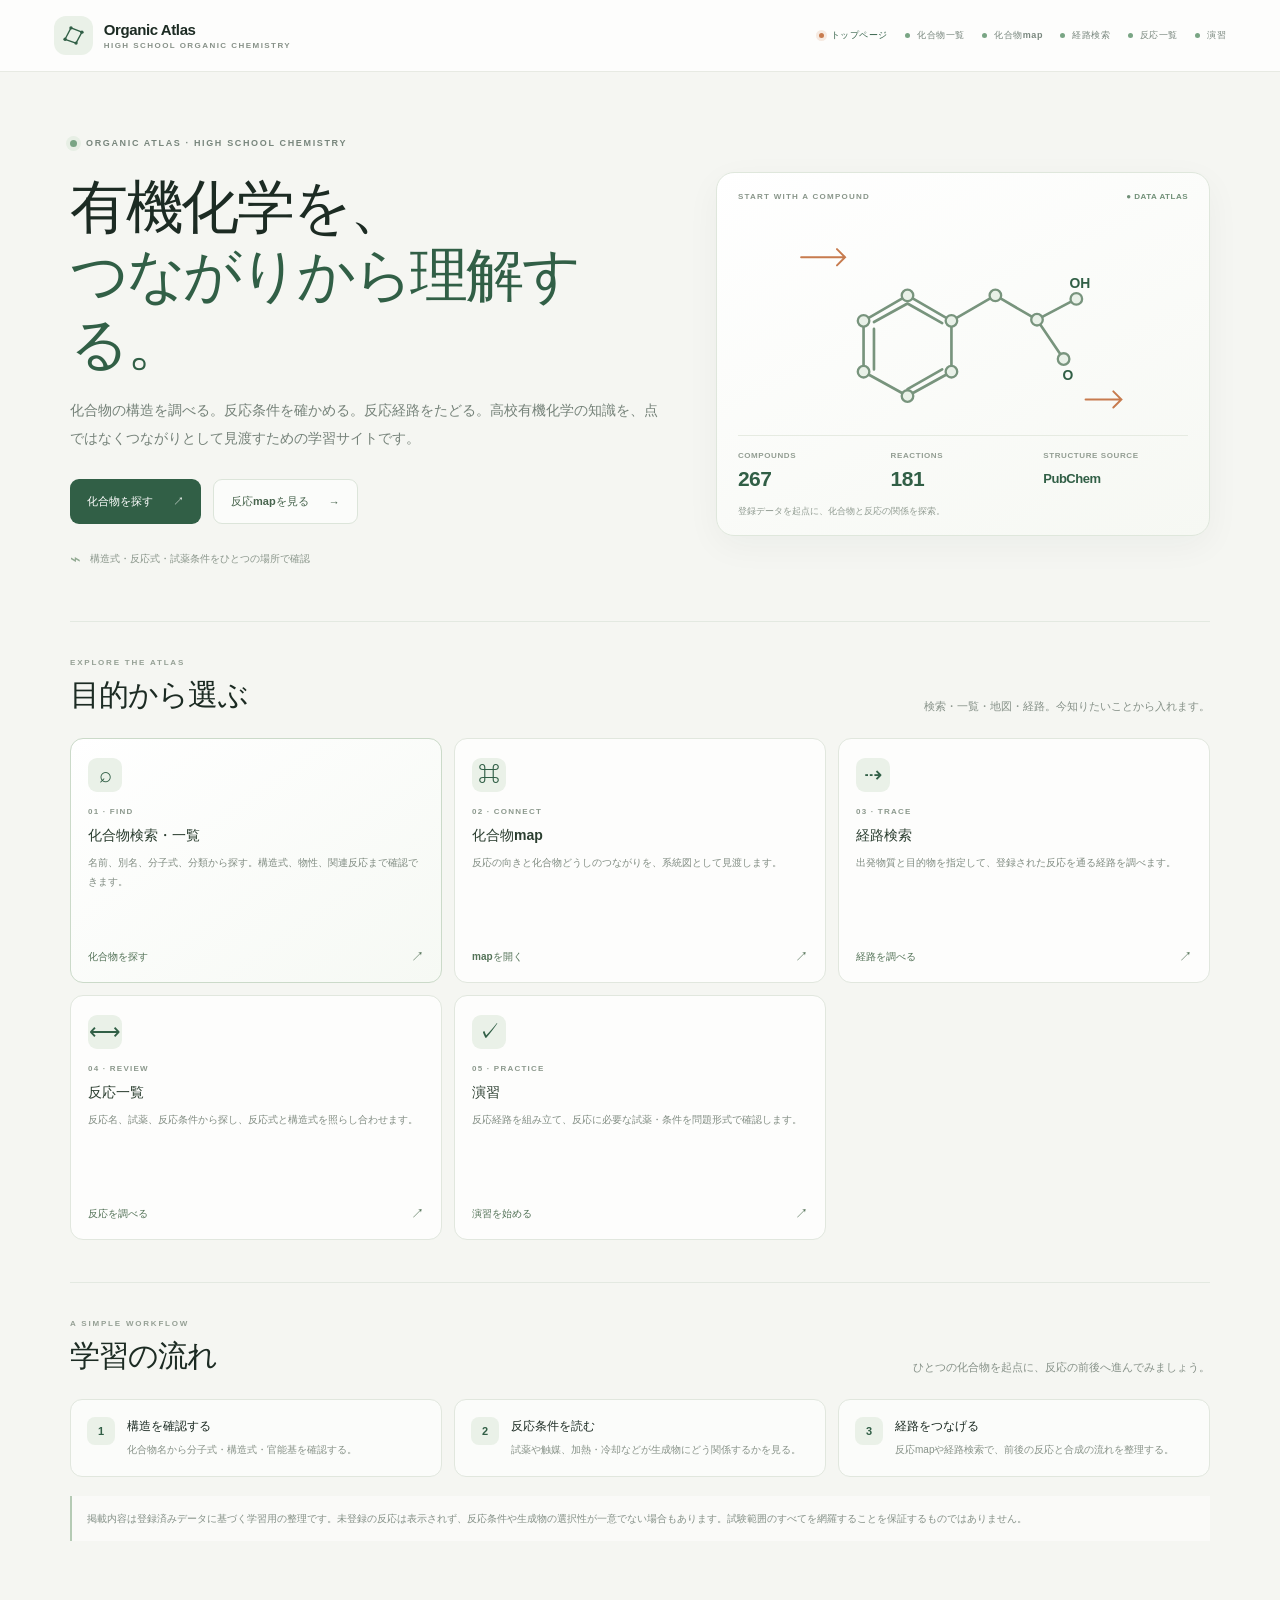
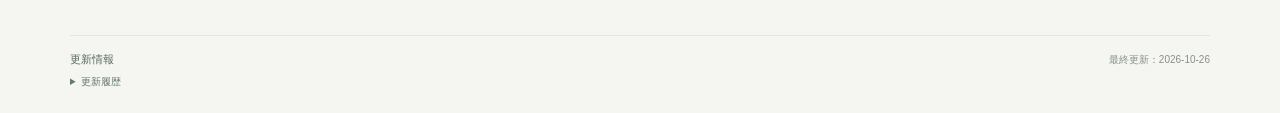
==== index.html @ af3d0860 "Add the exercise entry to the home page" ====
<!doctype html>
<html lang="ja">
<head>
<meta charset="utf-8">
<meta name="viewport" content="width=device-width, initial-scale=1">
<meta name="theme-color" content="#f5f6f2">
<meta name="description" content="高校有機化学の化合物、反応条件、構造式、反応経路を横断して学べる Organic Atlas。">
<title>Organic Atlas — 高校有機化学を、つながりから理解する</title>
<link rel="stylesheet" href="styles.css?v=20261026-navigation1">
<link rel="stylesheet" href="home.css?v=20261026-home2">
<link rel="stylesheet" href="site-nav.css?v=20261026-navigation1">
<script src="chemistry-data.js?v=20261026-reaction-conditions2" defer></script>
<script src="home.js?v=20261026-home1" defer></script>
</head>
<body>
<header class="site-header">
<a class="brand" href="./" aria-label="Organic Atlas トップページへ">
    <span class="brand-symbol" aria-hidden="true"><svg viewBox="0 0 32 32" width="27" height="27" fill="none"><path d="M6 20.5 13 7l13 5-7 13-13-4.5Z" stroke="currentColor" stroke-width="1.6"/><circle cx="13" cy="7" r="2" fill="currentColor"/><circle cx="26" cy="12" r="2" fill="currentColor"/><circle cx="19" cy="25" r="2" fill="currentColor"/><circle cx="6" cy="20.5" r="2" fill="currentColor"/></svg></span>
    <span class="brand-wordmark"><strong>Organic Atlas</strong><span>HIGH SCHOOL ORGANIC CHEMISTRY</span></span>
  </a>
<nav class="header-actions site-nav" aria-label="ページ移動">
    <a class="header-label" href="./" aria-current="page"><span class="header-dot" aria-hidden="true"></span>トップページ</a>
    <a class="header-label" href="compounds.html"><span class="header-dot" aria-hidden="true"></span>化合物一覧</a>
    <a class="header-label" href="map.html"><span class="header-dot" aria-hidden="true"></span>化合物map</a>
    <a class="header-label" href="route.html"><span class="header-dot" aria-hidden="true"></span>経路検索</a>
    <a class="header-label" href="reactions.html"><span class="header-dot" aria-hidden="true"></span>反応一覧</a>
    <a class="header-label" href="exercise.html"><span class="header-dot" aria-hidden="true"></span>演習</a>
  </nav>
</header>
<main class="home-page">
  <section class="home-hero">
    <div class="home-hero-copy">
      <div class="home-eyebrow"><span class="home-eyebrow-dot"></span>ORGANIC ATLAS · HIGH SCHOOL CHEMISTRY</div>
      <h1>有機化学を、<br><span>つながりから理解する。</span></h1>
      <p class="home-lead">化合物の構造を調べる。反応条件を確かめる。反応経路をたどる。高校有機化学の知識を、点ではなくつながりとして見渡すための学習サイトです。</p>
      <div class="home-hero-actions">
        <a class="home-primary-action" href="compounds.html#search-container">化合物を探す <span aria-hidden="true">↗</span></a>
        <a class="home-secondary-action" href="map.html">反応mapを見る <span aria-hidden="true">→</span></a>
      </div>
      <div class="home-trust-note"><span aria-hidden="true">⌁</span> 構造式・反応式・試薬条件をひとつの場所で確認</div>
    </div>
    <aside class="home-hero-aside" aria-label="Organic Atlasの学び方">
      <div class="home-aside-top"><span>START WITH A COMPOUND</span><span class="home-live-mark">● DATA ATLAS</span></div>
      <div class="home-molecule-visual" aria-hidden="true">
        <svg viewBox="0 0 320 190" role="presentation" fill="none">
          <g stroke="#78947d" stroke-width="2.3" stroke-linecap="round" stroke-linejoin="round">
            <path d="M74 95 112 73 150 95 150 139 112 160 74 139Z"/>
            <path d="M83 96 112 80 142 97M142 137 112 154M83 137 83 102"/>
            <path d="M150 95 188 73 224 94M224 94 258 76M224 94 247 128"/>
          </g>
          <g fill="#e9f1e8" stroke="#78947d" stroke-width="2">
            <circle cx="74" cy="95" r="5"/><circle cx="112" cy="73" r="5"/><circle cx="150" cy="95" r="5"/><circle cx="150" cy="139" r="5"/><circle cx="112" cy="160" r="5"/><circle cx="74" cy="139" r="5"/>
            <circle cx="188" cy="73" r="5"/><circle cx="224" cy="94" r="5"/><circle cx="258" cy="76" r="5"/><circle cx="247" cy="128" r="5"/>
          </g>
          <g font-family="Arial, sans-serif" font-size="12" fill="#315f46" font-weight="700">
            <text x="252" y="67">OH</text><text x="246" y="146">O</text>
          </g>
          <g stroke="#c77b4e" stroke-width="1.7" stroke-linecap="round">
            <path d="M20 40h38m-7-7 7 7-7 7"/><path d="M266 163h31m-7-7 7 7-7 7"/>
          </g>
        </svg>
      </div>
      <div class="home-hero-aside-bottom">
        <div><span>COMPOUNDS</span><strong data-stat-compounds>—</strong></div>
        <div><span>REACTIONS</span><strong data-stat-reactions>—</strong></div>
        <div><span>STRUCTURE SOURCE</span><strong>PubChem</strong></div>
      </div>
      <p class="home-aside-caption">登録データを起点に、化合物と反応の関係を探索。</p>
    </aside>
  </section>

  <section class="home-tools-section" aria-labelledby="home-tools-title">
    <div class="home-section-heading">
      <div><span class="section-eyebrow">EXPLORE THE ATLAS</span><h2 id="home-tools-title">目的から選ぶ</h2></div>
      <p>検索・一覧・地図・経路。今知りたいことから入れます。</p>
    </div>
    <div class="home-tool-grid">
      <a class="home-tool-card home-tool-featured" href="compounds.html#search-container">
        <span class="home-tool-icon" aria-hidden="true">⌕</span><span class="home-tool-index">01 · FIND</span>
        <h3>化合物検索・一覧</h3><p>名前、別名、分子式、分類から探す。構造式、物性、関連反応まで確認できます。</p><span class="home-tool-link">化合物を探す <b aria-hidden="true">↗</b></span>
      </a>
      <a class="home-tool-card" href="map.html">
        <span class="home-tool-icon" aria-hidden="true">⌘</span><span class="home-tool-index">02 · CONNECT</span>
        <h3>化合物map</h3><p>反応の向きと化合物どうしのつながりを、系統図として見渡します。</p><span class="home-tool-link">mapを開く <b aria-hidden="true">↗</b></span>
      </a>
      <a class="home-tool-card" href="route.html">
        <span class="home-tool-icon" aria-hidden="true">⇢</span><span class="home-tool-index">03 · TRACE</span>
        <h3>経路検索</h3><p>出発物質と目的物を指定して、登録された反応を通る経路を調べます。</p><span class="home-tool-link">経路を調べる <b aria-hidden="true">↗</b></span>
      </a>
      <a class="home-tool-card" href="reactions.html">
        <span class="home-tool-icon" aria-hidden="true">⟷</span><span class="home-tool-index">04 · REVIEW</span>
        <h3>反応一覧</h3><p>反応名、試薬、反応条件から探し、反応式と構造式を照らし合わせます。</p><span class="home-tool-link">反応を調べる <b aria-hidden="true">↗</b></span>
      </a>
      <a class="home-tool-card" href="exercise.html">
        <span class="home-tool-icon" aria-hidden="true">✓</span><span class="home-tool-index">05 · PRACTICE</span>
        <h3>演習</h3><p>反応経路を組み立て、反応に必要な試薬・条件を問題形式で確認します。</p><span class="home-tool-link">演習を始める <b aria-hidden="true">↗</b></span>
      </a>
    </div>
  </section>

  <section class="home-how-section" aria-labelledby="home-how-title">
    <div class="home-section-heading">
      <div><span class="section-eyebrow">A SIMPLE WORKFLOW</span><h2 id="home-how-title">学習の流れ</h2></div>
      <p>ひとつの化合物を起点に、反応の前後へ進んでみましょう。</p>
    </div>
    <div class="home-steps">
      <div class="home-step"><span>1</span><div><h3>構造を確認する</h3><p>化合物名から分子式・構造式・官能基を確認する。</p></div></div>
      <div class="home-step"><span>2</span><div><h3>反応条件を読む</h3><p>試薬や触媒、加熱・冷却などが生成物にどう関係するかを見る。</p></div></div>
      <div class="home-step"><span>3</span><div><h3>経路をつなげる</h3><p>反応mapや経路検索で、前後の反応と合成の流れを整理する。</p></div></div>
    </div>
    <p class="home-data-caveat">掲載内容は登録済みデータに基づく学習用の整理です。未登録の反応は表示されず、反応条件や生成物の選択性が一意でない場合もあります。試験範囲のすべてを網羅することを保証するものではありません。</p>
  </section>
</main>
<footer class="site-update-footer" aria-label="更新日時と更新履歴">
  <div class="site-update-heading"><strong>更新情報</strong><span>最終更新：2026-10-26</span></div>
  <details class="site-update-history">
    <summary>更新履歴</summary>
    <ul>
      <li><time datetime="2026-10-26">2026-10-26</time> トップページを新設し、化合物検索・詳細を化合物一覧へ統合。全ページのナビゲーション順を統一</li>
      <li><time datetime="2026-10-26">2026-10-26</time> 登録済み反応181件の試薬・条件を総点検し、曖昧な条件を明確化</li>
      <li><time datetime="2026-10-26">2026-10-26</time> 反応一覧・カード/リスト切替・種別絞り込みを追加</li>
    </ul>
  </details>
</footer>
</body>
</html>
---- styles.css ----
:root{
 --ink:#1c2b23;--muted:#78867d;--line:#e5e9e1;--paper:#f5f6f2;--panel:#fff;
 --green:#315f46;--green-soft:#e8f0e8;--orange:#c77b4e;--shadow:0 10px 35px rgba(32,49,36,.045);
 font-family:Inter,-apple-system,BlinkMacSystemFont,"Segoe UI","Hiragino Kaku Gothic ProN","Yu Gothic",Meiryo,sans-serif;
 color:var(--ink);font-synthesis:none;text-rendering:optimizeLegibility
}
*{box-sizing:border-box}
html,body{margin:0;min-height:100%;background:var(--paper)}
body{font-size:14px;-webkit-font-smoothing:antialiased}
button,input{font:inherit}
button{cursor:pointer}
button:focus-visible,input:focus-visible,a:focus-visible{outline:3px solid #a8c8ad;outline-offset:3px}
a{color:inherit}
[hidden]{display:none!important}
.site-header{height:72px;padding:0 clamp(20px,4.2vw,64px);display:flex;align-items:center;justify-content:space-between;border-bottom:1px solid #e7eae3;background:rgba(255,255,255,.82)}
.brand{display:flex;align-items:center;gap:11px;text-decoration:none}
.brand-symbol{width:39px;height:39px;border-radius:12px;display:grid;place-items:center;background:#eaf1e8;color:var(--green)}
.brand-wordmark{display:flex;flex-direction:column;gap:4px}
.brand-wordmark strong{font-size:15px;line-height:1;font-weight:800;letter-spacing:-.4px}
.brand-wordmark span{font-size:8px;letter-spacing:1.45px;color:#879188;font-weight:700}
.header-label{display:flex;align-items:center;gap:8px;color:#7a877d;font-size:9px;font-weight:800;letter-spacing:1.7px}
.header-dot{width:6px;height:6px;border-radius:50%;background:#79a584;display:block}
.page-shell{width:min(1140px,calc(100% - 48px));margin:0 auto;padding:38px 0 24px}
.search-bar{height:58px;display:flex;align-items:center;gap:14px;padding:7px 8px 7px 19px;background:#fff;border:1px solid #e1e7de;border-radius:15px;box-shadow:0 5px 20px rgba(31,48,35,.035)}
.search-icon{color:#7b8d7f;flex:none}
.search-bar input{min-width:0;width:100%;border:0;outline:0!important;box-shadow:none!important;background:transparent;color:var(--ink);font-size:15px;font-weight:550}
.search-bar input::placeholder{color:#a2aba2;font-weight:450}
.clear-search{width:30px;height:30px;flex:none;border:0;border-radius:8px;background:transparent;color:#9ba49b;font-size:22px;line-height:1}
.clear-search:hover{background:#f3f5f0;color:#536357}
.search-submit{height:42px;min-width:84px;display:flex;align-items:center;justify-content:center;gap:12px;border:0;border-radius:10px;background:var(--green);color:#fff;font-size:12px;font-weight:800;transition:background .15s}
.search-submit:hover{background:#244a35}
.search-submit:disabled{opacity:.65;cursor:wait}
.search-submit.loading span:last-child{animation:pulse .8s ease-in-out infinite alternate}
@keyframes pulse{to{opacity:.3}}
.search-meta{height:35px;display:flex;align-items:center;justify-content:space-between;padding:0 5px}
.search-status{font-size:11px;color:#7b877e}
.search-status.error{color:#ae573e}
.search-status.success{color:#42744f}
.search-status.loading{color:#7b877e}
.local-index{display:flex;align-items:center;gap:7px;font-size:8px;font-weight:800;color:#929c92;letter-spacing:1.3px}
.local-index b{font-family:ui-monospace,SFMono-Regular,Menlo,monospace;font-size:11px;color:#68796b;letter-spacing:0}
.compound-overview{display:grid;grid-template-columns:minmax(0,1.16fr) minmax(0,.84fr);gap:15px;margin-top:15px}
.structure-panel,.identity-panel{border:1px solid var(--line);border-radius:18px;background:var(--panel);min-width:0;box-shadow:var(--shadow)}
.structure-panel{height:380px;min-height:0;display:flex;flex-direction:column;padding:19px 22px 13px;overflow:hidden}
.panel-kicker{display:flex;align-items:center;justify-content:space-between;gap:12px;font-size:9px;font-weight:800;letter-spacing:1.7px;color:#849087}
.structure-source{font-size:9px;letter-spacing:1px;color:#91a092}
.main-structure{display:block;width:100%;height:280px;flex:1 1 auto;min-height:230px;margin:6px auto;overflow:visible}
.structure-foot{display:flex;align-items:center;justify-content:space-between;padding-top:12px;border-top:1px solid #eff1ec;color:#9aa39a;font-size:8px;font-weight:800;letter-spacing:1.5px}
.bond-key{display:flex;gap:3px;align-items:center}
.bond-key i{display:block;width:11px;height:3px;background:#6d8975;border-radius:2px}
.bond-key i:nth-child(2){opacity:.6}.bond-key i:nth-child(3){opacity:.32}
.identity-panel{min-height:380px;padding:27px 29px;display:flex;flex-direction:column;align-items:flex-start}
.compound-family{font-size:10px;font-weight:800;letter-spacing:.5px;color:#6b8a71;border-radius:6px;background:#edf4eb;padding:7px 10px}
.identity-panel h1{font-size:clamp(27px,3vw,43px);line-height:1.14;letter-spacing:-1.55px;margin:21px 0 13px;font-weight:820;overflow-wrap:anywhere}
.formula-display{font-family:"SFMono-Regular",Consolas,Menlo,monospace;font-size:25px;font-weight:500;letter-spacing:.7px;color:#718176}
.formula-display sub{font-size:.65em;vertical-align:baseline;position:relative;bottom:-.25em}
.identity-rule{height:1px;background:#e9ede6;width:100%;margin:24px 0 10px}
.facts-grid{display:grid;grid-template-columns:1fr 1fr;width:100%;column-gap:20px}
.fact{min-width:0;display:flex;flex-direction:column;gap:6px;padding:12px 0;border-bottom:1px solid #eff1ec}
.fact-label{font-size:9px;color:#929b92;font-weight:700;letter-spacing:.3px}
.fact-value{font-size:11px;font-weight:700;color:#3c4a40;overflow-wrap:anywhere}
.fact:last-child:nth-child(odd){grid-column:1/-1}
.pubchem-link{margin-top:auto;padding-top:19px;display:inline-flex;align-items:center;gap:8px;color:#66836b;font-size:10px;font-weight:800;text-decoration:none}
.pubchem-link:hover{color:#284f36;text-decoration:underline}
.one-step-section{margin-top:32px}
.section-heading{display:flex;justify-content:space-between;align-items:flex-end;margin-bottom:14px;padding:0 2px}
.section-eyebrow{font-size:8px;letter-spacing:1.8px;color:#95a095;font-weight:800;display:block;margin-bottom:6px}
.section-heading h2{font-size:20px;letter-spacing:-.55px;font-weight:800;margin:0}
.neighbor-count{display:flex;align-items:center;gap:8px;color:#929b91}
.neighbor-count b{font-family:ui-monospace,SFMono-Regular,Menlo,monospace;font-size:19px;font-weight:500;color:#64796a}
.neighbor-count span{font-size:8px;font-weight:800;letter-spacing:1.2px}
.reaction-grid{display:grid;grid-template-columns:repeat(auto-fit,minmax(min(100%,205px),1fr));gap:12px;align-items:stretch}
.reaction-card{position:relative;min-width:0;min-height:230px;text-align:left;display:flex;flex-direction:column;border:1px solid #e3e8e0;border-radius:14px;background:#fff;padding:13px 14px 14px;transition:transform .16s,border-color .16s,box-shadow .16s}
.reaction-card:hover{transform:translateY(-3px);border-color:#b9cdb8;box-shadow:0 10px 25px rgba(32,49,36,.065)}
.reaction-card-top{display:flex;align-items:center;justify-content:space-between;gap:8px}
.reaction-kind{font-size:9px;font-weight:800;color:#6c886f;letter-spacing:.15px;white-space:nowrap;overflow:hidden;text-overflow:ellipsis}
.reaction-arrow{flex:none;width:23px;height:23px;border-radius:7px;background:#f0f5ef;color:#5e7c63;display:grid;place-items:center;font-size:14px}
.reaction-structure{height:108px;display:flex;align-items:center;justify-content:center;margin:7px 0 10px;border-radius:9px;background:#fafbf8;overflow:hidden}
.small-structure{width:100%;height:108px;display:block}
.reaction-compound-name{font-size:13px;line-height:1.4;font-weight:800;letter-spacing:-.2px;color:#26392c;overflow-wrap:anywhere}
.reaction-compound-formula{font-family:"SFMono-Regular",Consolas,monospace;font-size:11px;color:#819084;margin-top:5px}
.reaction-compound-formula sub{font-size:.7em;vertical-align:baseline;position:relative;bottom:-.2em}
.reaction-condition{font-size:9px;line-height:1.5;color:#929c92;margin-top:auto;padding-top:10px}
.no-reactions{min-height:110px;display:flex;align-items:center;gap:12px;padding:18px 20px;border:1px solid #e6eae3;background:rgba(255,255,255,.6);border-radius:13px;color:#889388;font-size:11px}
.no-reactions-mark{width:27px;height:27px;border-radius:50%;display:grid;place-items:center;color:#8d998d;background:#edf0e9;font-size:16px}
.page-foot{display:flex;justify-content:space-between;gap:16px;border-top:1px solid #e5e9e1;margin-top:32px;padding:16px 3px 0;font-size:8px;letter-spacing:1.5px;font-weight:800;color:#a0a89f}
.starter-strip{margin-top:30px;display:flex;align-items:center;justify-content:center;flex-wrap:wrap;gap:7px}
.starter-label{font-size:8px;font-weight:800;letter-spacing:1.3px;color:#a0a89e;margin-right:5px}
.starter-strip button{border:1px solid #e3e8e0;background:rgba(255,255,255,.55);border-radius:20px;color:#78857a;padding:7px 12px;font-size:10px;font-weight:650}
.starter-strip button:hover{background:#fff;border-color:#b7cbb7;color:#315f46}
.empty-compound{min-height:375px;display:flex;flex-direction:column;align-items:center;justify-content:center;text-align:center;border:1px solid var(--line);border-radius:18px;background:rgba(255,255,255,.55)}
.empty-symbol{display:grid;place-items:center;color:#d2dbd0;margin-bottom:13px}
.empty-overline{color:#98a398;font-size:8px;letter-spacing:2px;font-weight:800}
.empty-compound h1{font-size:19px;margin:12px 0 6px;letter-spacing:-.5px}
.empty-compound p{font-size:11px;color:#98a198;margin:0}
.visually-hidden{position:absolute!important;width:1px;height:1px;padding:0;margin:-1px;overflow:hidden;clip:rect(0,0,0,0);white-space:nowrap;border:0}
@media(max-width:900px){
 .page-shell{width:min(760px,calc(100% - 36px));padding-top:27px}
 .compound-overview{grid-template-columns:minmax(0,1fr) minmax(0,.9fr);gap:10px}
 .structure-panel{height:340px;padding:17px 18px;min-height:0}
 .identity-panel{padding:24px 22px;min-height:340px}
 .main-structure{height:245px}
 .reaction-grid{grid-template-columns:repeat(3,minmax(0,1fr))}
 .reaction-card{min-height:220px}
}
@media(max-width:620px){
 .site-header{height:64px;padding:0 17px}
 .brand-symbol{width:35px;height:35px}
 .brand-wordmark strong{font-size:14px}
 .brand-wordmark span{font-size:7px;letter-spacing:1px}
 .header-label{font-size:8px;letter-spacing:1px}
 .page-shell{width:calc(100% - 24px);padding-top:18px}
 .search-bar{height:54px;padding-left:13px;gap:9px;border-radius:12px}
 .search-bar input{font-size:13px}
 .search-submit{height:39px;min-width:51px;gap:0;padding:0 10px}
 .search-submit span:last-child{display:none}
 .search-meta{height:29px}
 .compound-overview{display:flex;flex-direction:column;gap:10px}
 .structure-panel{height:265px;min-height:265px;padding:14px 15px 11px}
 .main-structure{height:205px;min-height:0;flex:1 1 auto}
 .identity-panel{min-height:unset;padding:21px 21px 17px}
 .identity-panel h1{margin:15px 0 9px;font-size:32px}
 .formula-display{font-size:23px}
 .identity-rule{margin:17px 0 5px}
 .facts-grid{column-gap:16px}
 .fact{padding:9px 0}
 .pubchem-link{padding-top:14px}
 .one-step-section{margin-top:25px}
 .section-heading h2{font-size:19px}
 .reaction-grid{grid-template-columns:repeat(2,minmax(0,1fr));gap:8px}
 .reaction-card{min-height:206px;padding:10px}
 .reaction-structure,.small-structure{height:94px}
 .reaction-compound-name{font-size:12px}
 .page-foot{margin-top:25px;font-size:7px;letter-spacing:.8px}
 .starter-strip{margin-top:22px;justify-content:flex-start}
 .starter-label{flex-basis:100%;margin-bottom:3px}
}
@media(max-width:360px){
 .header-label{letter-spacing:.4px}
 .header-dot{display:none}
 .brand-wordmark span{display:none}
 .reaction-grid{grid-template-columns:1fr 1fr}
 .reaction-card{padding:8px;min-height:194px}
 .reaction-kind{font-size:8px}
}


/* RDKit SVG output: same responsive sizing approach as chemistry_brade. */
.main-structure > svg,
.small-structure > svg {
  display: block;
  width: 100%;
  height: auto;
  max-width: 100%;
  max-height: 100%;
}
.main-structure > svg text,
.small-structure > svg text {
  font-family: Arial, sans-serif;
}
.structure-loading,
.structure-error {
  display: flex;
  align-items: center;
  justify-content: center;
  width: 100%;
  height: 100%;
  padding: 12px;
  color: #899489;
  font-size: 10px;
  line-height: 1.6;
  text-align: center;
}
.structure-loading {
  animation: structure-pulse 1.1s ease-in-out infinite alternate;
}
@keyframes structure-pulse { to { opacity: .45; } }



/* Previous/next reaction cards and the reaction-detail dialog. */
.reaction-card {
  position: relative;
  min-width: 0;
  min-height: 0;
  display: flex;
  flex-direction: column;
  border: 1px solid #e3e8e0;
  border-radius: 14px;
  background: #fff;
  padding: 13px 14px 14px;
  transition: transform .16s, border-color .16s, box-shadow .16s;
}
.reaction-card:hover {
  transform: translateY(-2px);
  border-color: #b9cdb8;
  box-shadow: 0 10px 25px rgba(32,49,36,.065);
}
.reaction-neighbor-button {
  width: 100%;
  min-width: 0;
  display: block;
  padding: 0;
  border: 0;
  background: transparent;
  color: inherit;
  text-align: left;
}
.reaction-neighbor-button:focus-visible { outline-offset: 1px; }
.reaction-route {
  display: flex;
  align-items: center;
  flex-wrap: wrap;
  gap: 6px;
  margin-top: 12px;
  padding-top: 10px;
  border-top: 1px solid #eff1ec;
  color: #637267;
  font-size: 10px;
  line-height: 1.45;
  overflow-wrap: anywhere;
}
.route-arrow { color: #719078; font-size: 14px; font-weight: 800; }
.reaction-card .reaction-condition { margin-top: auto; }
.reaction-card-actions {
  display: flex;
  flex-wrap: wrap;
  gap: 6px;
  margin-top: 12px;
}
.reaction-open-button,
.reaction-details-button {
  min-height: 32px;
  border: 1px solid #dfe7de;
  border-radius: 8px;
  background: #f8faf7;
  color: #4d6a54;
  padding: 7px 9px;
  font-size: 10px;
  line-height: 1.3;
  font-weight: 750;
  text-align: center;
}
.reaction-open-button:hover,
.reaction-details-button:hover {
  background: #edf4eb;
  border-color: #bfd1bc;
}
.reaction-details-button {
  background: #315f46;
  color: #fff;
  border-color: #315f46;
}
.reaction-details-button:hover {
  background: #244a35;
  border-color: #244a35;
  color: #fff;
}
.reaction-dialog {
  width: min(640px, calc(100% - 28px));
  max-width: 640px;
  max-height: min(84vh, 760px);
  overflow: auto;
  padding: 0;
  border: 1px solid #e1e7df;
  border-radius: 18px;
  background: #fff;
  color: var(--ink);
  box-shadow: 0 24px 90px rgba(18,35,22,.24);
}
.reaction-dialog::backdrop { background: rgba(22,34,25,.46); backdrop-filter: blur(3px); }
.reaction-dialog-header {
  display: flex;
  align-items: flex-start;
  justify-content: space-between;
  gap: 18px;
  padding: 23px 24px 17px;
  border-bottom: 1px solid #edf0eb;
}
.reaction-dialog-header h2 {
  margin: 6px 0 0;
  font-size: 22px;
  line-height: 1.35;
  letter-spacing: -.5px;
}
.dialog-icon-close {
  width: 34px;
  height: 34px;
  flex: none;
  border: 1px solid #e4e9e2;
  border-radius: 9px;
  background: #fff;
  color: #657166;
  font-size: 23px;
  line-height: 1;
}
.dialog-icon-close:hover { background: #f3f6f1; }
.reaction-detail-content { padding: 20px 24px 8px; }
.reaction-detail-flow {
  display: grid;
  grid-template-columns: minmax(0,1fr) 36px minmax(0,1fr);
  align-items: center;
  gap: 10px;
  margin-bottom: 20px;
}
.reaction-detail-compound {
  min-width: 0;
  display: flex;
  flex-direction: column;
  gap: 7px;
  padding: 16px;
  border: 1px solid #e3e9e0;
  border-radius: 12px;
  background: #f9fbf8;
}
.detail-step-label,.detail-label {
  color: #8a968b;
  font-size: 9px;
  font-weight: 800;
  letter-spacing: .7px;
}
.reaction-detail-compound strong {
  font-size: 15px;
  line-height: 1.35;
  overflow-wrap: anywhere;
}
.detail-formula {
  color: #78887a;
  font-family: ui-monospace,SFMono-Regular,Menlo,monospace;
  font-size: 12px;
}
.reaction-detail-arrow {
  text-align: center;
  color: #5c8264;
  font-size: 25px;
  font-weight: 500;
}
.reaction-detail-grid { display: grid; grid-template-columns: 1fr 1fr; gap: 10px; }
.reaction-detail-block {
  min-width: 0;
  padding: 15px;
  border: 1px solid #e7ebe4;
  border-radius: 11px;
  background: #fff;
}
.reaction-detail-block strong {
  display: block;
  margin-top: 7px;
  font-size: 13px;
  line-height: 1.55;
  overflow-wrap: anywhere;
}
.reaction-detail-block p {
  margin: 6px 0 0;
  color: #657267;
  font-size: 12px;
  line-height: 1.75;
}
.reaction-detail-explanation { grid-column: 1 / -1; }
.reaction-detail-explanation p { color: #39483d; font-size: 13px; }
.reaction-detail-caveat {
  margin: 13px 0 0;
  color: #8a958a;
  font-size: 10px;
  line-height: 1.7;
}
.reaction-dialog-footer {
  display: flex;
  align-items: center;
  justify-content: space-between;
  gap: 12px;
  padding: 14px 24px 20px;
  color: #929b91;
  font-size: 10px;
}
@media(max-width:620px) {
  .reaction-card { padding: 11px; }
  .reaction-card-actions { flex-direction: column; align-items: stretch; }
  .reaction-open-button,.reaction-details-button { width: 100%; }
  .reaction-detail-content { padding: 15px 15px 5px; }
  .reaction-dialog-header { padding: 18px 15px 13px; }
  .reaction-detail-flow { grid-template-columns: minmax(0,1fr) 24px minmax(0,1fr); gap: 5px; }
  .reaction-detail-compound { padding: 11px; }
  .reaction-detail-compound strong { font-size: 12px; }
  .reaction-detail-arrow { font-size: 19px; }
  .reaction-detail-grid { grid-template-columns: 1fr; }
  .reaction-detail-explanation { grid-column: auto; }
  .reaction-dialog-footer { padding: 12px 15px 16px; align-items: flex-end; }
}


/* Match the compound-list thumbnail layout for previous/next reaction compounds. */
.reaction-grid{grid-template-columns:repeat(2,minmax(0,1fr))!important;gap:12px!important;}
.reaction-card{min-height:0!important;padding:0 0 14px!important;overflow:hidden;}
.reaction-card-top{padding:12px 13px 0;}
.reaction-card .reaction-structure{height:128px!important;min-height:128px!important;margin:9px 0 0!important;padding:8px!important;border-radius:0!important;border-bottom:1px solid #eff1ec!important;background:#fafbf8!important;}
.reaction-card .small-structure{width:100%!important;height:100%!important;min-height:0!important;}
.reaction-card .reaction-compound-name,.reaction-card .reaction-compound-formula,.reaction-card .reaction-route,.reaction-card .reaction-condition,.reaction-card .reaction-card-actions{margin-left:12px;margin-right:12px;}
.reaction-card .reaction-compound-name{margin-top:11px;font-size:14px;}
.reaction-card .reaction-route{margin-top:12px;padding-top:10px;}
.reaction-card .reaction-condition{padding-top:10px;}
.reaction-card .reaction-card-actions{margin-top:12px;}
@media(max-width:620px){.reaction-grid{grid-template-columns:repeat(2,minmax(0,1fr))!important;gap:8px!important;}.reaction-card .reaction-structure{height:110px!important;min-height:110px!important;padding:5px!important;}.reaction-card .reaction-compound-name{font-size:12px;}.reaction-card .reaction-card-top{padding:10px 9px 0;}.reaction-card .reaction-compound-name,.reaction-card .reaction-compound-formula,.reaction-card .reaction-route,.reaction-card .reaction-condition,.reaction-card .reaction-card-actions{margin-left:9px;margin-right:9px;}}



/* 3D molecule dialog */
.structure-foot-actions{display:flex;align-items:center;gap:10px;}
.molecule-3d-trigger{display:inline-flex;align-items:center;gap:6px;border:1px solid #d9e4d8;border-radius:8px;padding:7px 10px;background:#eef5ec;color:#315f46;font-size:10px;font-weight:800;white-space:nowrap;}
.molecule-3d-trigger:hover{background:#e1eddf;border-color:#b9cfb7;}
.molecule-3d-trigger:disabled{opacity:.5;cursor:not-allowed;}
.molecule3d-dialog{width:min(850px,calc(100% - 24px));max-width:850px;max-height:92vh;overflow:auto;padding:0;border:1px solid #26313c;border-radius:19px;background:#0b1016;color:#f4f6f8;box-shadow:0 28px 100px rgba(0,0,0,.4);}
.molecule3d-dialog::backdrop{background:rgba(10,15,20,.7);backdrop-filter:blur(5px);}
.molecule3d-header{display:flex;align-items:flex-start;justify-content:space-between;gap:16px;padding:21px 23px 14px;border-bottom:1px solid #202a34;}
.molecule3d-header .section-eyebrow{color:#8495a5;}
.molecule3d-header h2{margin:4px 0 0;font-size:22px;line-height:1.3;letter-spacing:-.4px;}
.molecule3d-toolbar{display:flex;align-items:center;gap:7px;flex-wrap:wrap;padding:13px 20px 8px;}
.molecule3d-mode{padding:7px 10px;border:1px solid #2c3945;border-radius:8px;background:#151d26;color:#b9c5d0;font-size:10px;font-weight:800;}
.molecule3d-mode.is-active{background:#e6f0e4;border-color:#e6f0e4;color:#274c35;}
.molecule3d-help{margin-left:auto;color:#8493a2;font-size:10px;}
.molecule3d-stage{height:min(58vh,520px);min-height:310px;margin:6px 14px 0;overflow:hidden;border:1px solid #222c36;border-radius:13px;background:#05080c;}
.molecule3d-stage canvas{display:block;width:100%;height:100%;outline:none;}
.molecule3d-fallback{display:block;width:calc(100% - 28px);height:auto;max-height:min(58vh,520px);object-fit:contain;margin:6px 14px 0;border:1px solid #222c36;border-radius:13px;background:#05080c;}
.molecule3d-status{min-height:22px;margin:11px 22px 5px;color:#a5b2bf;font-size:11px;line-height:1.65;}
.molecule3d-status.error{color:#ffb9a9;}
.molecule3d-footer{display:flex;align-items:center;justify-content:space-between;gap:12px;margin-top:8px;padding:13px 22px 18px;border-top:1px solid #202a34;color:#82909e;font-size:10px;}
.molecule3d-footer a{color:#c0d8c0;text-decoration:none;font-weight:800;}
.molecule3d-footer a:hover{text-decoration:underline;}
/* Isomer groups distinguish connectivity from spatial configuration. */
.isomer-section{margin-top:29px;}
.isomer-group{padding:15px 0 16px;border-top:1px solid #e7ebe4;}
.isomer-group-heading{display:flex;align-items:center;flex-wrap:wrap;gap:7px;margin-bottom:6px;}
.isomer-relation-tag{display:inline-block;padding:4px 7px;border-radius:5px;background:#eaf1e8;color:#527458;font-size:9px;font-weight:850;}
.isomer-group-heading h3{margin:0;color:#35453a;font-size:14px;font-weight:800;}
.isomer-group-note{margin:0 0 12px;color:#859186;font-size:10px;line-height:1.7;}
.isomer-card-grid{display:grid;grid-template-columns:repeat(3,minmax(0,1fr));gap:9px;}
.isomer-card{display:flex;flex-direction:column;min-width:0;border:1px solid #e2e8df;border-radius:11px;overflow:hidden;background:#fff;color:var(--ink);text-align:left;padding:0;transition:border-color .15s,transform .15s;}
.isomer-card:hover{border-color:#aac5a9;transform:translateY(-1px);}
.isomer-card.is-current{border-color:#82a887;box-shadow:inset 0 0 0 1px #82a887;}
.isomer-thumb{height:84px;display:flex;align-items:center;justify-content:center;overflow:hidden;background:#fafbf8;border-bottom:1px solid #eff1ec;padding:5px;}
.isomer-thumb svg{display:block;width:100%;height:100%;max-height:100%;}
.isomer-thumb .structure-loading,.isomer-thumb .structure-error{font-size:8px;}
.isomer-card-copy{padding:9px 10px 10px;min-width:0;}
.isomer-card-name{display:block;font-size:11px;line-height:1.4;font-weight:800;overflow-wrap:anywhere;}
.isomer-card-formula{display:block;margin-top:4px;color:#869286;font-size:10px;}
.isomer-card-state{display:block;margin-top:6px;color:#6e8b72;font-size:8px;font-weight:800;}
@media(max-width:620px){
 .structure-foot{align-items:flex-start;flex-direction:column;gap:8px;}
 .structure-foot-actions{width:100%;justify-content:space-between;}
 .molecule3d-dialog{width:calc(100% - 16px);border-radius:14px;}
 .molecule3d-header{padding:17px 15px 12px;}
 .molecule3d-header h2{font-size:18px;}
 .molecule3d-toolbar{padding:10px 12px 6px;}
 .molecule3d-help{width:100%;margin-left:0;}
 .molecule3d-stage{height:48vh;min-height:280px;margin:5px 8px 0;}
 .molecule3d-fallback{width:calc(100% - 16px);max-height:48vh;margin:5px 8px 0;}
 .molecule3d-footer{padding:12px 15px 15px;}
 .isomer-card-grid{grid-template-columns:repeat(2,minmax(0,1fr));gap:8px;}
 .isomer-thumb{height:82px;}
 .isomer-card-copy{padding:8px;}
}

.molecule3d-fallback[hidden]{display:none;}



/* Live PubChem compound suggestions */
.search-container{position:relative;z-index:20;}
.compound-suggestions{position:absolute;top:calc(100% + 6px);left:0;right:0;z-index:60;max-height:min(390px,65vh);overflow:auto;border:1px solid #dfe7dd;border-radius:13px;background:#fff;box-shadow:0 18px 40px rgba(26,42,29,.15);padding:5px;}
.compound-suggestions[hidden]{display:none;}
.compound-suggestion{display:flex;align-items:center;justify-content:space-between;gap:12px;width:100%;min-width:0;padding:10px 12px;border:0;border-radius:8px;background:transparent;color:var(--ink);text-align:left;}
.compound-suggestion:hover,.compound-suggestion.is-active{background:#f0f5ee;}
.compound-suggestion-copy{display:flex;flex-direction:column;gap:4px;min-width:0;}
.compound-suggestion-copy strong{font-size:12px;font-weight:800;line-height:1.4;overflow-wrap:anywhere;}
.compound-suggestion-copy>span{color:#798a7b;font-family:ui-monospace,SFMono-Regular,Menlo,monospace;font-size:10px;line-height:1.4;}
.compound-suggestion-copy sub{font-size:.72em;vertical-align:baseline;position:relative;bottom:-.2em;}
.compound-suggestion-kind{flex:none;padding:4px 6px;border-radius:5px;background:#edf3ea;color:#65816a;font-size:8px;font-weight:800;}
.compound-suggestion-message{padding:13px 12px;color:#89958a;font-size:11px;line-height:1.6;}
.registration-note{display:flex;flex-direction:column;gap:5px;width:100%;margin-top:15px;padding:11px 12px;border:1px solid #dfe7dc;border-radius:10px;background:#f7faf5;}
.registration-note[hidden]{display:none;}
.registration-note strong{color:#5c7e61;font-size:10px;letter-spacing:.1px;}
.registration-note span{color:#828e82;font-size:10px;line-height:1.6;}
.site-update-footer{width:min(1140px,calc(100% - 48px));margin:22px auto 0;padding:16px 0 24px;border-top:1px solid #e2e8df;color:#879187;}
.site-update-heading{display:flex;align-items:center;justify-content:space-between;gap:12px;font-size:10px;}
.site-update-heading strong{color:#596b5c;font-size:11px;font-weight:850;}
.site-update-heading span{font-variant-numeric:tabular-nums;}
.site-update-history{margin-top:8px;font-size:10px;}
.site-update-history summary{width:max-content;cursor:pointer;color:#66796a;font-weight:800;}
.site-update-history ul{margin:8px 0 0;padding-left:18px;line-height:1.8;}
.site-update-history li{padding:1px 0;}
.site-update-history time{font-variant-numeric:tabular-nums;color:#687c6b;font-weight:800;margin-right:5px;}
@media(max-width:620px){
 .compound-suggestions{max-height:55vh;}
 .compound-suggestion{padding:9px 8px;gap:7px;}
 .compound-suggestion-kind{font-size:7px;}
 .site-update-footer{width:calc(100% - 24px);padding-bottom:20px;}
 .site-update-heading{align-items:flex-start;flex-direction:column;gap:5px;}
}

.compound-suggestion-native{color:#6e8171;font-size:10px;line-height:1.4;}
.compound-suggestion-formula{color:#798a7b;font-family:ui-monospace,SFMono-Regular,Menlo,monospace;font-size:10px;line-height:1.4;}
.compound-suggestion-formula sub{font-size:.72em;vertical-align:baseline;position:relative;bottom:-.2em;}

.header-actions{display:flex;align-items:center;gap:clamp(10px,1.7vw,22px);white-space:nowrap}
.header-actions .header-label{letter-spacing:.8px;text-decoration:none}
.header-actions .header-label:hover{color:#315f46;text-decoration:underline;text-underline-offset:4px}
@media(max-width:620px){.header-actions{gap:9px}.header-actions .header-label{font-size:8px;letter-spacing:.1px;gap:5px}}


/* Shared equation field for reactions added to the reaction database. */
.reaction-detail-equation{grid-column:1/-1}
.reaction-detail-equation p{margin-top:8px;color:#304a35;font-family:ui-monospace,SFMono-Regular,Menlo,monospace;font-size:13px;line-height:1.8;overflow-wrap:anywhere;white-space:normal}

.pubchem-sync-status{min-height:14px;margin:-9px 5px 18px;font-size:10px;line-height:1.5;color:#7b877e}
.pubchem-sync-status:empty{display:none}


/* Structure image export and reversible one-step reaction layout. */
.structure-foot-actions{gap:7px;flex-wrap:wrap;}
.structure-copy-trigger{display:inline-flex;align-items:center;gap:6px;border:1px solid #d9e4d8;border-radius:8px;padding:7px 9px;background:#f5f8f2;color:#42664a;font-size:10px;font-weight:800;white-space:nowrap;cursor:pointer;}
.structure-copy-trigger:hover{background:#e4efe1;border-color:#b9cfb7;}
.structure-copy-trigger:disabled{opacity:.7;cursor:wait;}
.one-step-toolbar{display:flex;align-items:center;justify-content:flex-end;gap:12px;flex-wrap:wrap;margin:22px 0 -12px;}
.swap-one-step-trigger{display:inline-flex;align-items:center;gap:7px;border:1px solid #dbe4d8;border-radius:9px;padding:9px 12px;background:#f7f9f5;color:#49684e;font-size:10px;font-weight:800;cursor:pointer;transition:background .15s,border-color .15s;}
.swap-one-step-trigger:hover,.swap-one-step-trigger[aria-pressed="true"]{background:#e6f0e3;border-color:#b9cfb7;}
.one-step-order-status{color:#899589;font-size:9px;line-height:1.6;}
.one-step-toolbar[hidden]{display:none!important;}
@media(max-width:620px){
 .structure-foot-actions{gap:6px;}
 .structure-copy-trigger,.molecule-3d-trigger{padding:6px 7px;font-size:9px;}
 .one-step-toolbar{justify-content:flex-start;gap:7px;margin:18px 0 -12px;}
 .one-step-order-status{width:100%;}
}
---- home.css ----
.home-page{width:min(1140px,calc(100% - 48px));margin:0 auto;padding:46px 0 30px}
.home-hero{display:grid;grid-template-columns:minmax(0,1.1fr) minmax(320px,.9fr);gap:42px;align-items:center;padding:12px 0 43px}
.home-hero-copy{padding:8px 0}
.home-eyebrow{display:flex;align-items:center;gap:9px;color:#78867d;font-size:9px;font-weight:850;letter-spacing:1.65px}
.home-eyebrow-dot{width:7px;height:7px;border-radius:50%;background:#79a584;box-shadow:0 0 0 4px #e7efe5}
.home-hero h1{margin:25px 0 18px;font-size:clamp(34px,5.1vw,58px);line-height:1.18;letter-spacing:-2.3px;font-weight:850;color:#1c2b23}
.home-hero h1 span{color:#315f46}
.home-lead{max-width:590px;margin:0;color:#758279;font-size:14px;line-height:2}
.home-hero-actions{display:flex;align-items:center;gap:12px;flex-wrap:wrap;margin-top:27px}
.home-primary-action,.home-secondary-action{min-height:45px;display:inline-flex;align-items:center;justify-content:center;gap:20px;padding:0 17px;border-radius:9px;text-decoration:none;font-size:11px;font-weight:850;transition:transform .15s,background .15s}
.home-primary-action{background:#315f46;color:#fff}
.home-primary-action:hover{background:#244a35;transform:translateY(-1px);text-decoration:none}
.home-secondary-action{border:1px solid #dce5da;background:rgba(255,255,255,.65);color:#47644d}
.home-secondary-action:hover{background:#fff;text-decoration:none;transform:translateY(-1px)}
.home-trust-note{display:flex;align-items:center;gap:9px;margin-top:24px;color:#8a968b;font-size:10px}
.home-trust-note span{font-size:18px;color:#91a992}
.home-hero-aside{overflow:hidden;border:1px solid #dfe7dc;border-radius:18px;background:linear-gradient(155deg,#fff 0%,#f6f8f3 100%);box-shadow:0 10px 35px rgba(32,49,36,.045);padding:19px 21px 17px}
.home-aside-top{display:flex;align-items:center;justify-content:space-between;gap:8px;color:#89968a;font-size:8px;font-weight:850;letter-spacing:1.25px}
.home-live-mark{color:#719078;font-size:8px;letter-spacing:.5px}
.home-molecule-visual{display:flex;align-items:center;justify-content:center;min-height:200px;margin:10px 0 4px}
.home-molecule-visual svg{width:100%;max-width:370px;height:auto}
.home-hero-aside-bottom{display:grid;grid-template-columns:1fr 1fr 1fr;gap:8px;padding-top:15px;border-top:1px solid #e6ebe2}
.home-hero-aside-bottom div{display:flex;flex-direction:column;gap:7px;min-width:0}
.home-hero-aside-bottom span{color:#929d92;font-size:8px;font-weight:800;letter-spacing:.6px}
.home-hero-aside-bottom strong{color:#315f46;font-size:21px;font-weight:850;letter-spacing:-.5px;overflow-wrap:anywhere}
.home-hero-aside-bottom div:last-child strong{font-size:13px;padding-top:4px}
.home-aside-caption{margin:13px 0 0;color:#909b91;font-size:9px;line-height:1.6}
.home-tools-section,.home-how-section{padding:36px 0 42px;border-top:1px solid #e3e9e1}
.home-section-heading{display:flex;justify-content:space-between;align-items:flex-end;gap:18px;margin-bottom:22px}
.home-section-heading h2{margin:8px 0 0;font-size:clamp(23px,3vw,30px);font-weight:820;letter-spacing:-.9px}
.home-section-heading>p{max-width:400px;margin:0;color:#869188;font-size:11px;line-height:1.8}
.home-tool-grid{display:grid;grid-template-columns:repeat(3,minmax(0,1fr));gap:12px}
.home-tool-card{position:relative;display:flex;flex-direction:column;align-items:flex-start;min-width:0;min-height:245px;padding:19px 17px 16px;border:1px solid #e1e7de;border-radius:13px;background:rgba(255,255,255,.78);text-decoration:none;transition:transform .16s,border-color .16s,box-shadow .16s}
.home-tool-card:hover{transform:translateY(-3px);border-color:#b9cdb7;box-shadow:0 9px 22px rgba(32,49,36,.05);text-decoration:none}
.home-tool-featured{border-color:#cbdac9;background:linear-gradient(145deg,#fff,#f6f9f4)}
.home-tool-icon{width:34px;height:34px;display:grid;place-items:center;border-radius:9px;background:#eaf1e8;color:#315f46;font-size:22px;line-height:1}
.home-tool-index{margin-top:15px;color:#8c998d;font-size:8px;font-weight:850;letter-spacing:1.25px}
.home-tool-card h3{margin:9px 0 8px;color:#2b3e30;font-size:14px;line-height:1.5;font-weight:850}
.home-tool-card p{margin:0;color:#808c82;font-size:10px;line-height:1.85}
.home-tool-link{display:flex;align-items:center;justify-content:space-between;gap:9px;width:100%;margin-top:auto;padding-top:17px;color:#537257;font-size:10px;font-weight:850}
.home-tool-link b{font-size:13px;font-weight:650}
.home-steps{display:grid;grid-template-columns:repeat(3,minmax(0,1fr));gap:12px}
.home-step{display:flex;gap:12px;min-width:0;padding:17px 16px;border:1px solid #e1e7de;border-radius:12px;background:rgba(255,255,255,.65)}
.home-step>span{flex:none;width:28px;height:28px;display:grid;place-items:center;border-radius:8px;background:#eaf1e8;color:#315f46;font-size:11px;font-weight:850}
.home-step h3{margin:1px 0 6px;font-size:12px;font-weight:850}
.home-step p{margin:0;color:#879288;font-size:10px;line-height:1.8}
.home-data-caveat{margin:19px 0 0;padding:13px 15px;border-left:2px solid #b5cbb5;background:rgba(255,255,255,.45);color:#849087;font-size:10px;line-height:1.9}
.home-page+.site-update-footer{width:min(1140px,calc(100% - 48px))}
@media(max-width:900px){.home-page{padding-top:34px}.home-hero{grid-template-columns:minmax(0,1fr) minmax(270px,.86fr);gap:24px}.home-hero h1{font-size:clamp(33px,5vw,47px)}.home-tool-grid{grid-template-columns:repeat(2,minmax(0,1fr))}.home-tool-card{min-height:215px}}
@media(max-width:620px){.home-page{width:calc(100% - 24px);padding:26px 0 18px}.home-hero{grid-template-columns:1fr;gap:24px;padding:2px 0 28px}.home-hero h1{margin:20px 0 14px;font-size:clamp(34px,9.5vw,44px);letter-spacing:-1.5px}.home-lead{font-size:12px;line-height:1.9}.home-hero-aside{padding:16px}.home-molecule-visual{min-height:150px}.home-section-heading{align-items:flex-start;flex-direction:column;gap:8px}.home-tools-section,.home-how-section{padding:27px 0 30px}.home-tool-grid{gap:8px}.home-tool-card{min-height:230px;padding:14px 12px 13px}.home-tool-card h3{font-size:12px}.home-tool-card p{font-size:9px}.home-steps{grid-template-columns:1fr;gap:8px}.home-data-caveat{font-size:9px}.home-page+.site-update-footer{width:calc(100% - 24px)}}
@media(max-width:360px){.home-tool-grid{grid-template-columns:1fr}.home-tool-card{min-height:0}.home-tool-link{padding-top:12px}}
---- site-nav.css ----
/* Shared header navigation: a single label order and responsive layout across every page. */
.site-header{height:auto;min-height:72px;position:relative;z-index:30;gap:16px}
.site-nav{display:flex;align-items:center;justify-content:flex-end;gap:clamp(9px,1.35vw,19px);white-space:normal;flex-wrap:wrap;min-width:0}
.site-nav .header-label{display:inline-flex;align-items:center;gap:7px;min-height:34px;color:#78867d;font-size:9px;font-weight:800;letter-spacing:.55px;text-decoration:none;white-space:nowrap}
.site-nav .header-label:hover{color:#315f46;text-decoration:none}
.site-nav .header-label[aria-current="page"]{color:#315f46}
.site-nav .header-label[aria-current="page"] .header-dot{background:#c77b4e;box-shadow:0 0 0 3px #f6eae1}
.site-nav .header-dot{width:5px;height:5px;flex:none;border-radius:50%;background:#79a584}
@media(max-width:950px){.site-header{flex-wrap:wrap;padding-top:12px;padding-bottom:10px;gap:8px 14px}.site-nav{flex-basis:100%;justify-content:flex-start;gap:5px 18px}.site-nav .header-label{min-height:27px}}
@media(max-width:620px){.site-header{padding:11px 12px 8px;gap:8px}.site-nav{gap:3px 13px}.site-nav .header-label{font-size:9px;letter-spacing:0;min-height:26px;gap:5px}.site-nav .header-dot{width:4px;height:4px}}
@media(max-width:350px){.site-nav{column-gap:9px}.site-nav .header-label{font-size:8px}}
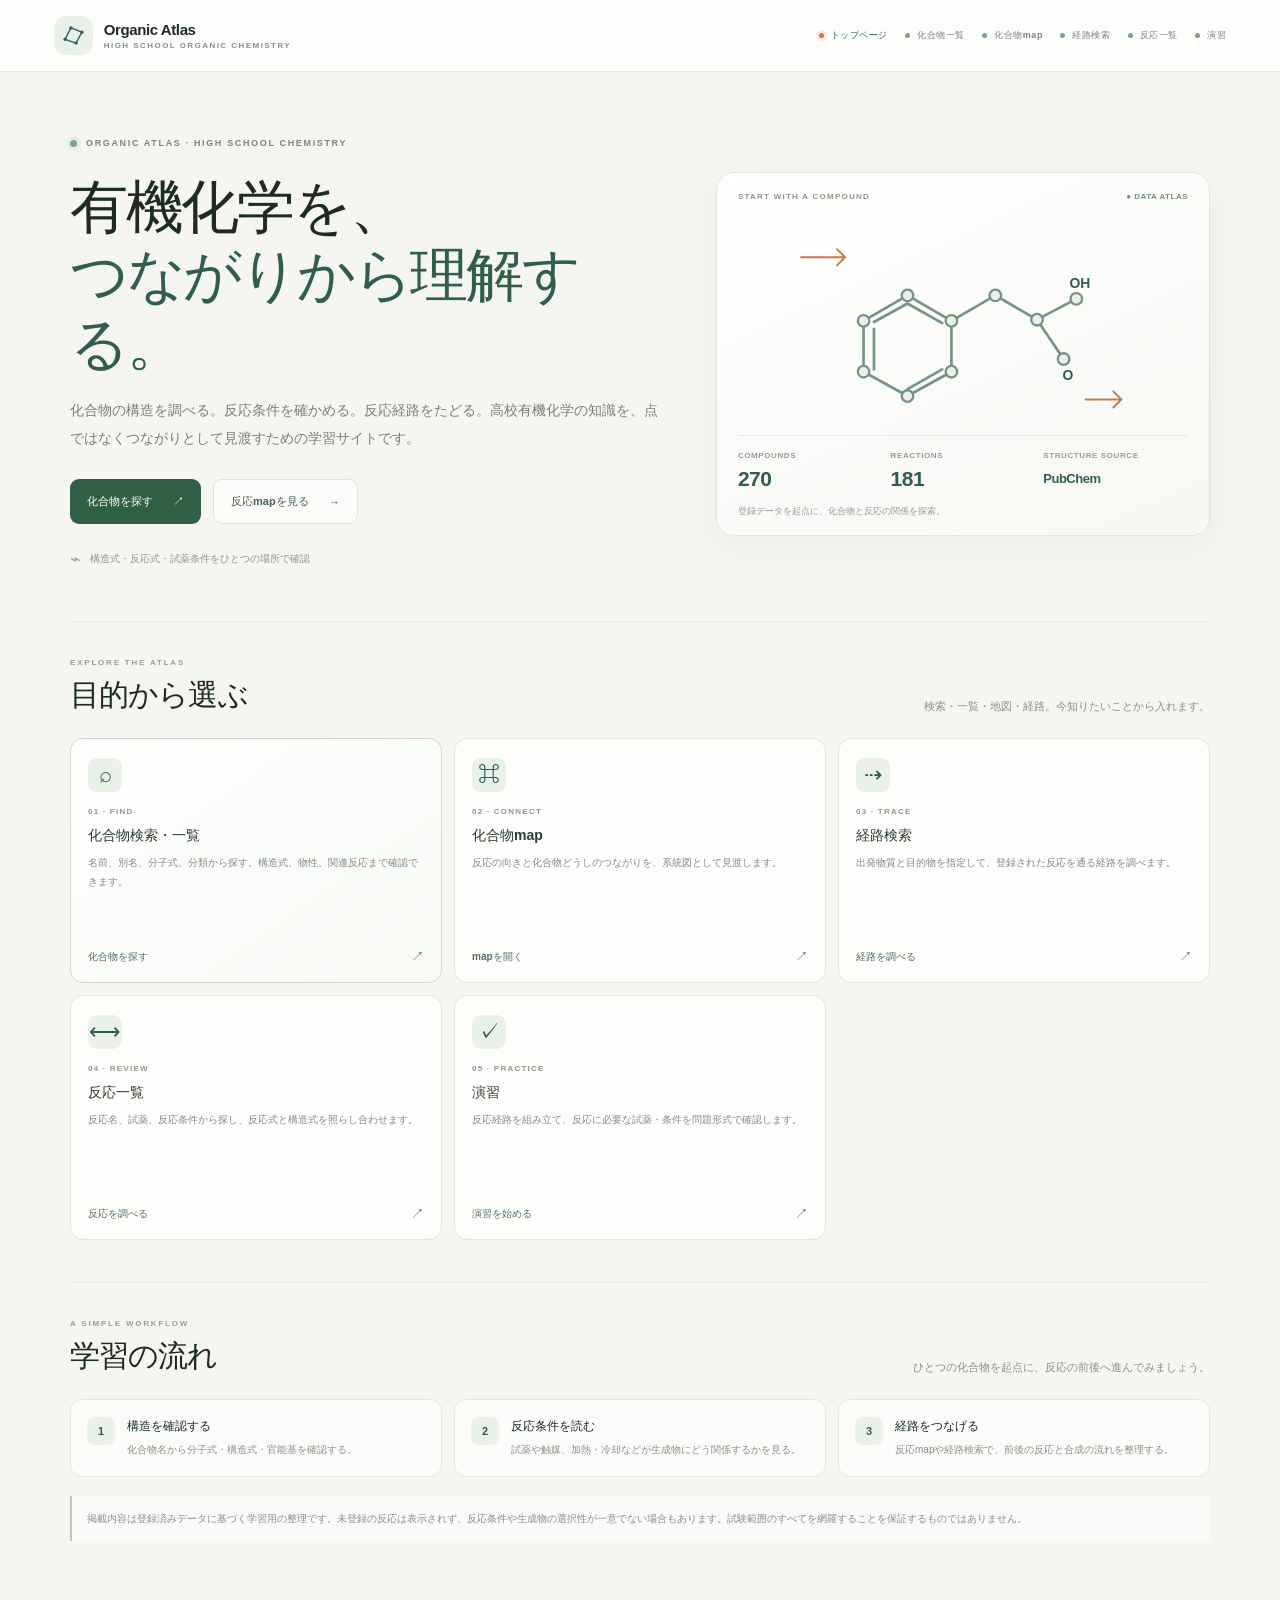
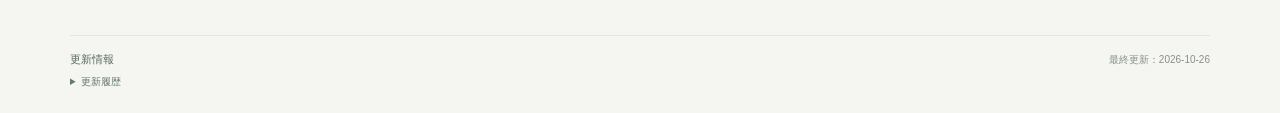
==== commit c9ba02eb: "Refresh chemistry data cache and record azo compound additions" ====
--- a/index.html
+++ b/index.html
@@ -9,7 +9,7 @@
 <link rel="stylesheet" href="styles.css?v=20261026-navigation1">
 <link rel="stylesheet" href="home.css?v=20261026-home2">
 <link rel="stylesheet" href="site-nav.css?v=20261026-navigation1">
-<script src="chemistry-data.js?v=20261026-reaction-conditions2" defer></script>
+<script src="chemistry-data.js?v=20261026-azo-set1" defer></script>
 <script src="home.js?v=20261026-home1" defer></script>
 </head>
 <body>
@@ -116,6 +116,8 @@
   <details class="site-update-history">
     <summary>更新履歴</summary>
     <ul>
+      <li><time datetime="2026-10-26">2026-10-26</time> アゾ化合物としてメチルオレンジ、メチルレッド、オレンジIIを追加。PubChemの構造・分子式・化合物IDを登録</li>
+
       <li><time datetime="2026-10-26">2026-10-26</time> トップページを新設し、化合物検索・詳細を化合物一覧へ統合。全ページのナビゲーション順を統一</li>
       <li><time datetime="2026-10-26">2026-10-26</time> 登録済み反応181件の試薬・条件を総点検し、曖昧な条件を明確化</li>
       <li><time datetime="2026-10-26">2026-10-26</time> 反応一覧・カード/リスト切替・種別絞り込みを追加</li>
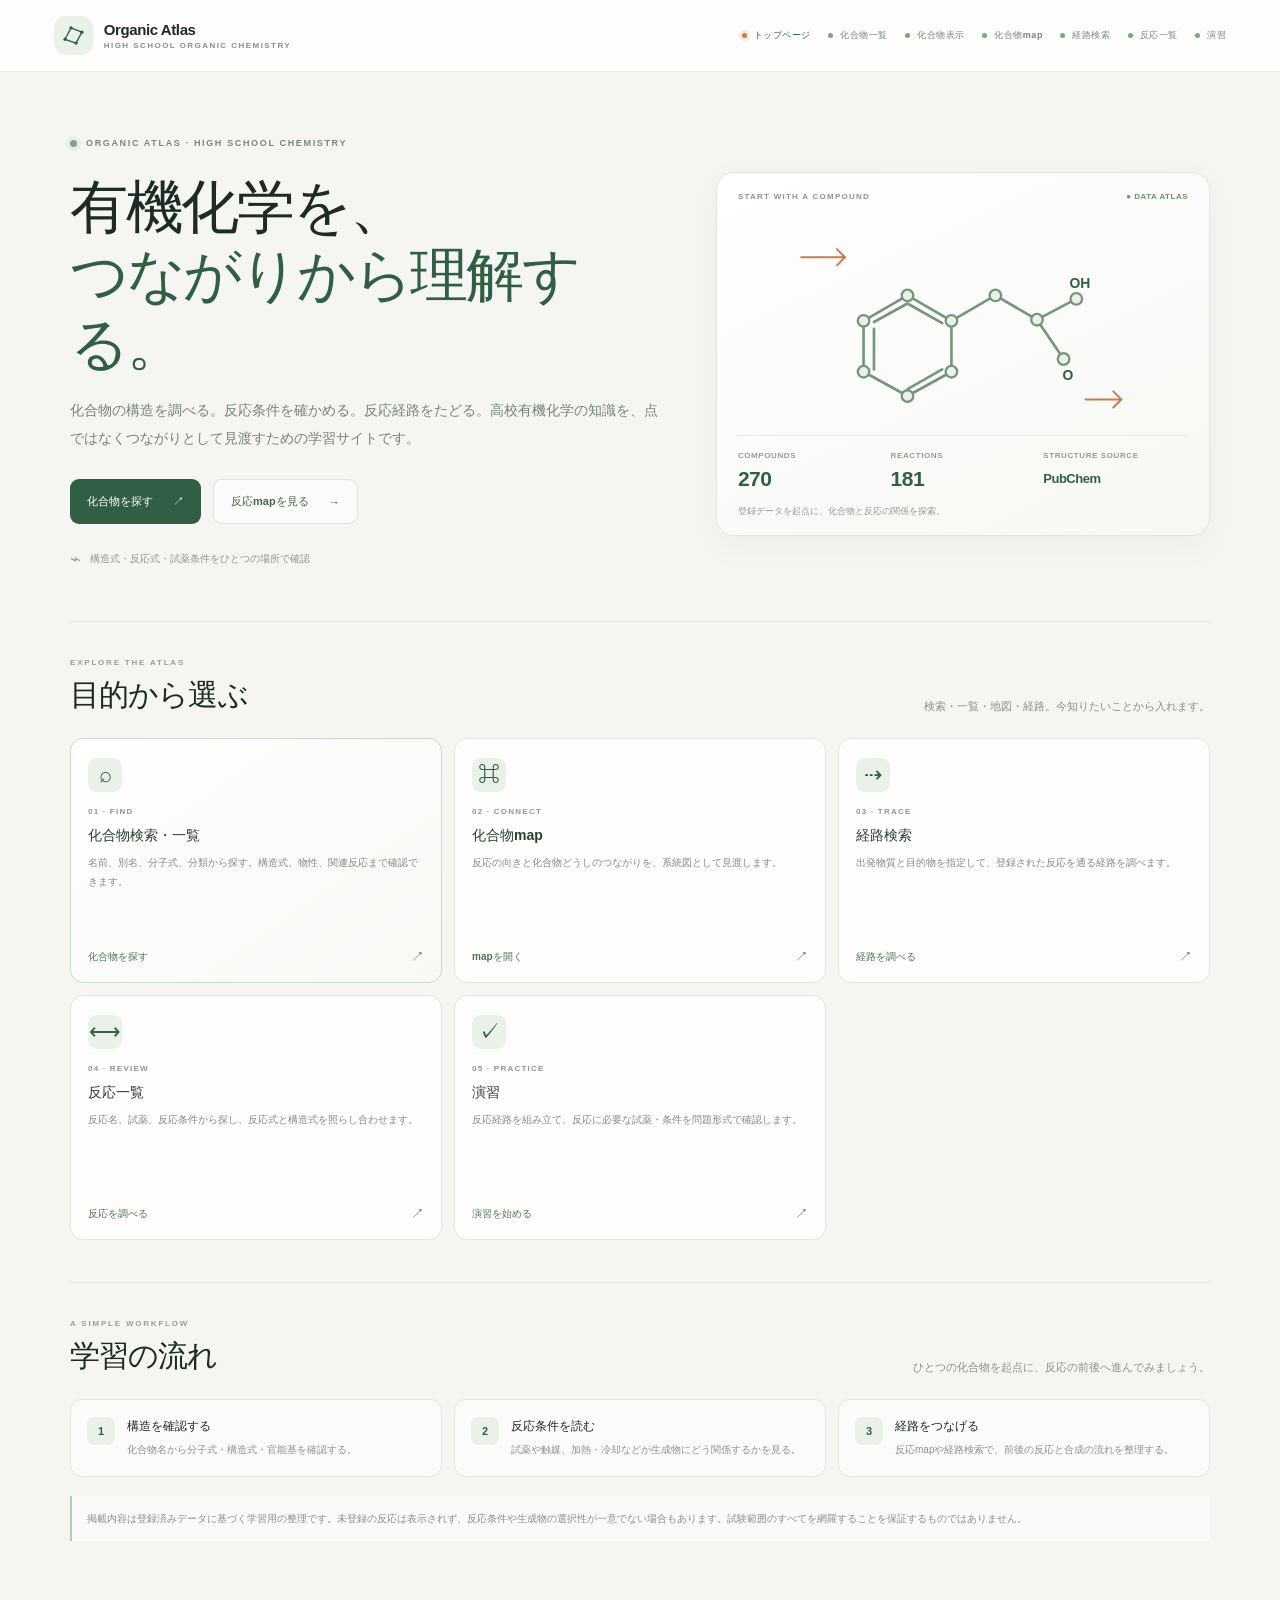
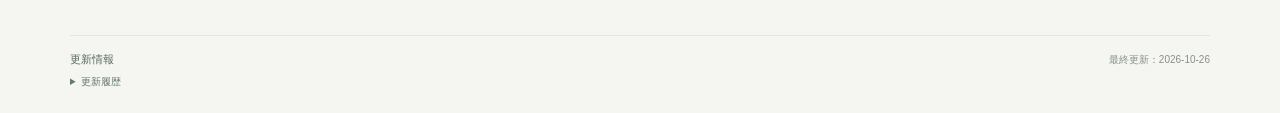
==== commit f801615d: "Separate compound library and display navigation" ====
--- a/index.html
+++ b/index.html
@@ -9,7 +9,7 @@
 <link rel="stylesheet" href="styles.css?v=20261026-navigation1">
 <link rel="stylesheet" href="home.css?v=20261026-home2">
 <link rel="stylesheet" href="site-nav.css?v=20261026-navigation1">
-<script src="chemistry-data.js?v=20261026-azo-set1" defer></script>
+<script src="chemistry-data.js?v=20261026-large1" defer></script>
 <script src="home.js?v=20261026-home1" defer></script>
 </head>
 <body>
@@ -20,7 +20,8 @@
   </a>
 <nav class="header-actions site-nav" aria-label="ページ移動">
     <a class="header-label" href="./" aria-current="page"><span class="header-dot" aria-hidden="true"></span>トップページ</a>
-    <a class="header-label" href="compounds.html"><span class="header-dot" aria-hidden="true"></span>化合物一覧</a>
+    <a class="header-label" href="compounds-list.html"><span class="header-dot" aria-hidden="true"></span>化合物一覧</a>
+    <a class="header-label" href="compounds.html"><span class="header-dot" aria-hidden="true"></span>化合物表示</a>
     <a class="header-label" href="map.html"><span class="header-dot" aria-hidden="true"></span>化合物map</a>
     <a class="header-label" href="route.html"><span class="header-dot" aria-hidden="true"></span>経路検索</a>
     <a class="header-label" href="reactions.html"><span class="header-dot" aria-hidden="true"></span>反応一覧</a>
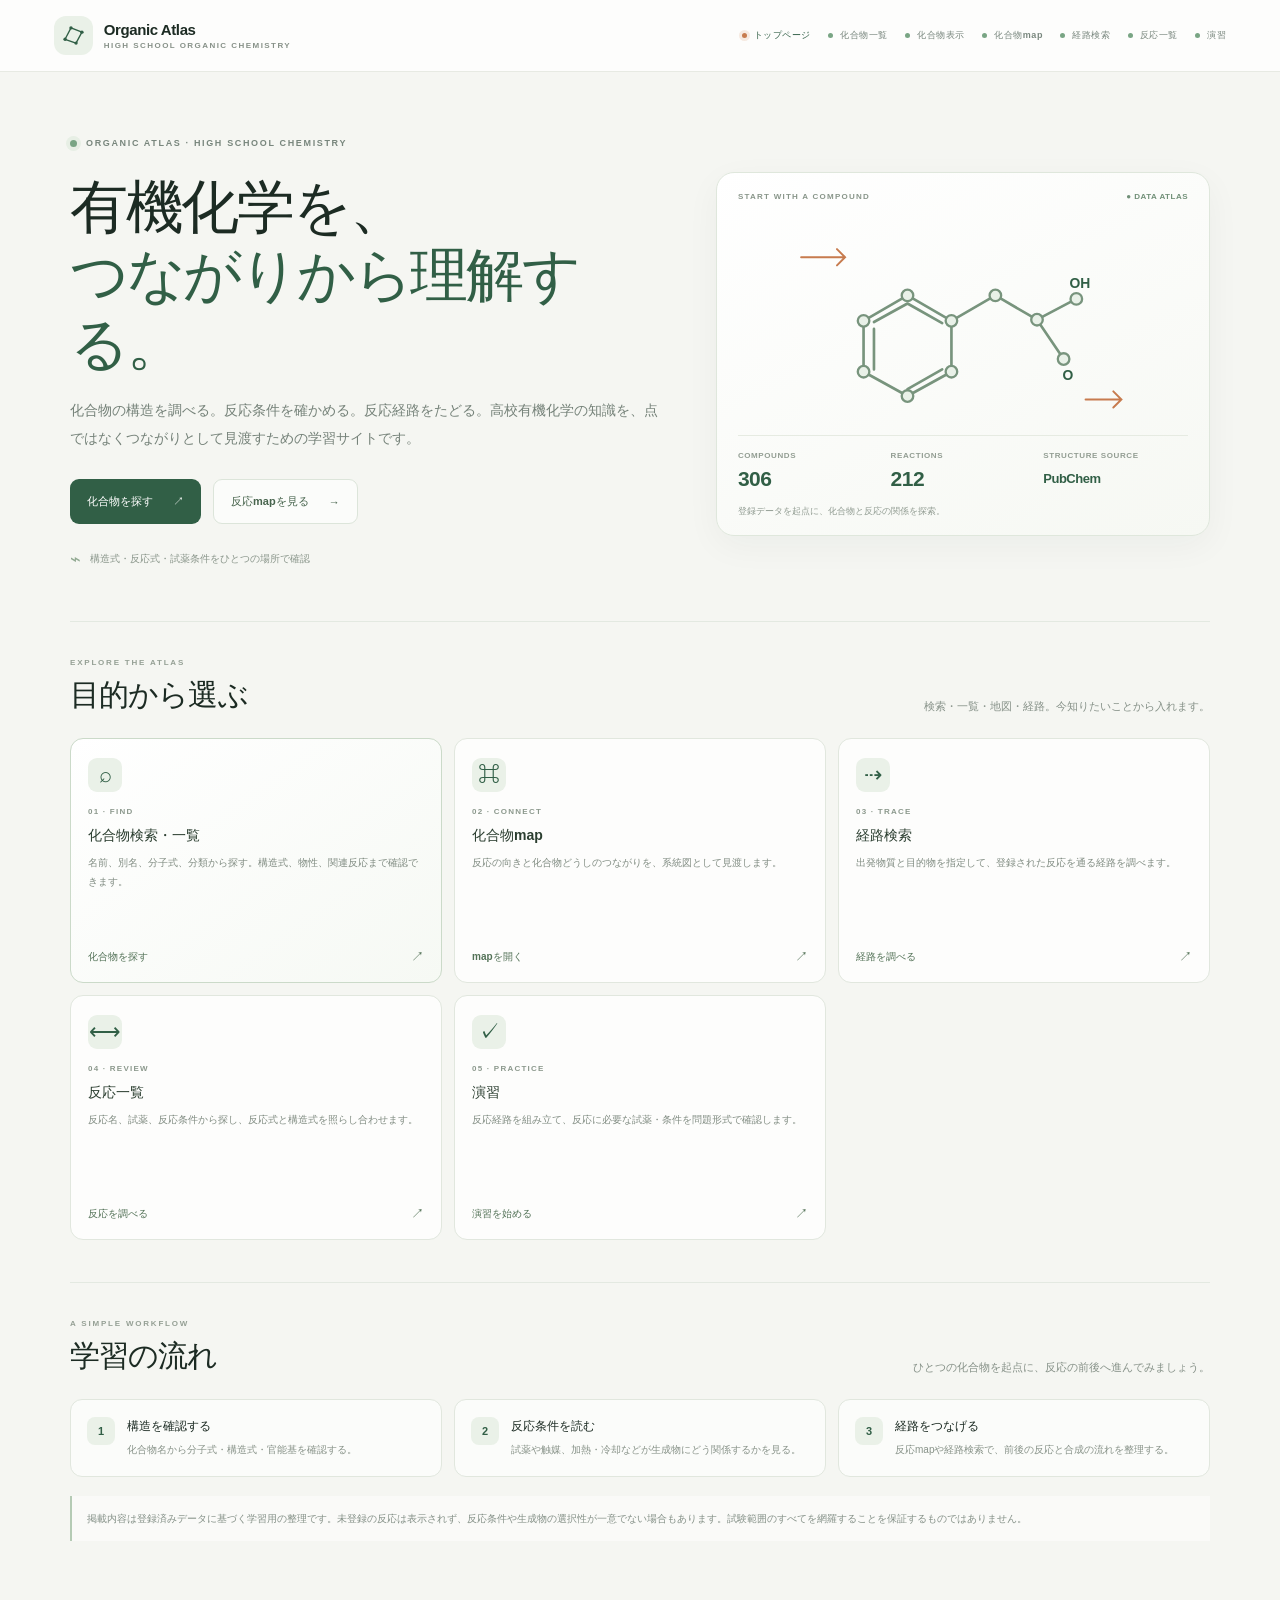
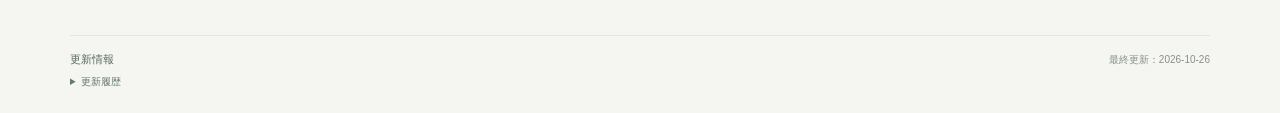
==== commit 96bb6b8f: "Refresh assets and record Organic Atlas large update" ====
--- a/index.html
+++ b/index.html
@@ -7,10 +7,10 @@
 <meta name="description" content="高校有機化学の化合物、反応条件、構造式、反応経路を横断して学べる Organic Atlas。">
 <title>Organic Atlas — 高校有機化学を、つながりから理解する</title>
 <link rel="stylesheet" href="styles.css?v=20261026-navigation1">
-<link rel="stylesheet" href="home.css?v=20261026-home2">
+<link rel="stylesheet" href="home.css?v=20261026-atlas-v2">
 <link rel="stylesheet" href="site-nav.css?v=20261026-navigation1">
-<script src="chemistry-data.js?v=20261026-large1" defer></script>
-<script src="home.js?v=20261026-home1" defer></script>
+<script src="chemistry-data.js?v=20261026-large3" defer></script>
+<script src="home.js?v=20261026-large3" defer></script>
 </head>
 <body>
 <header class="site-header">
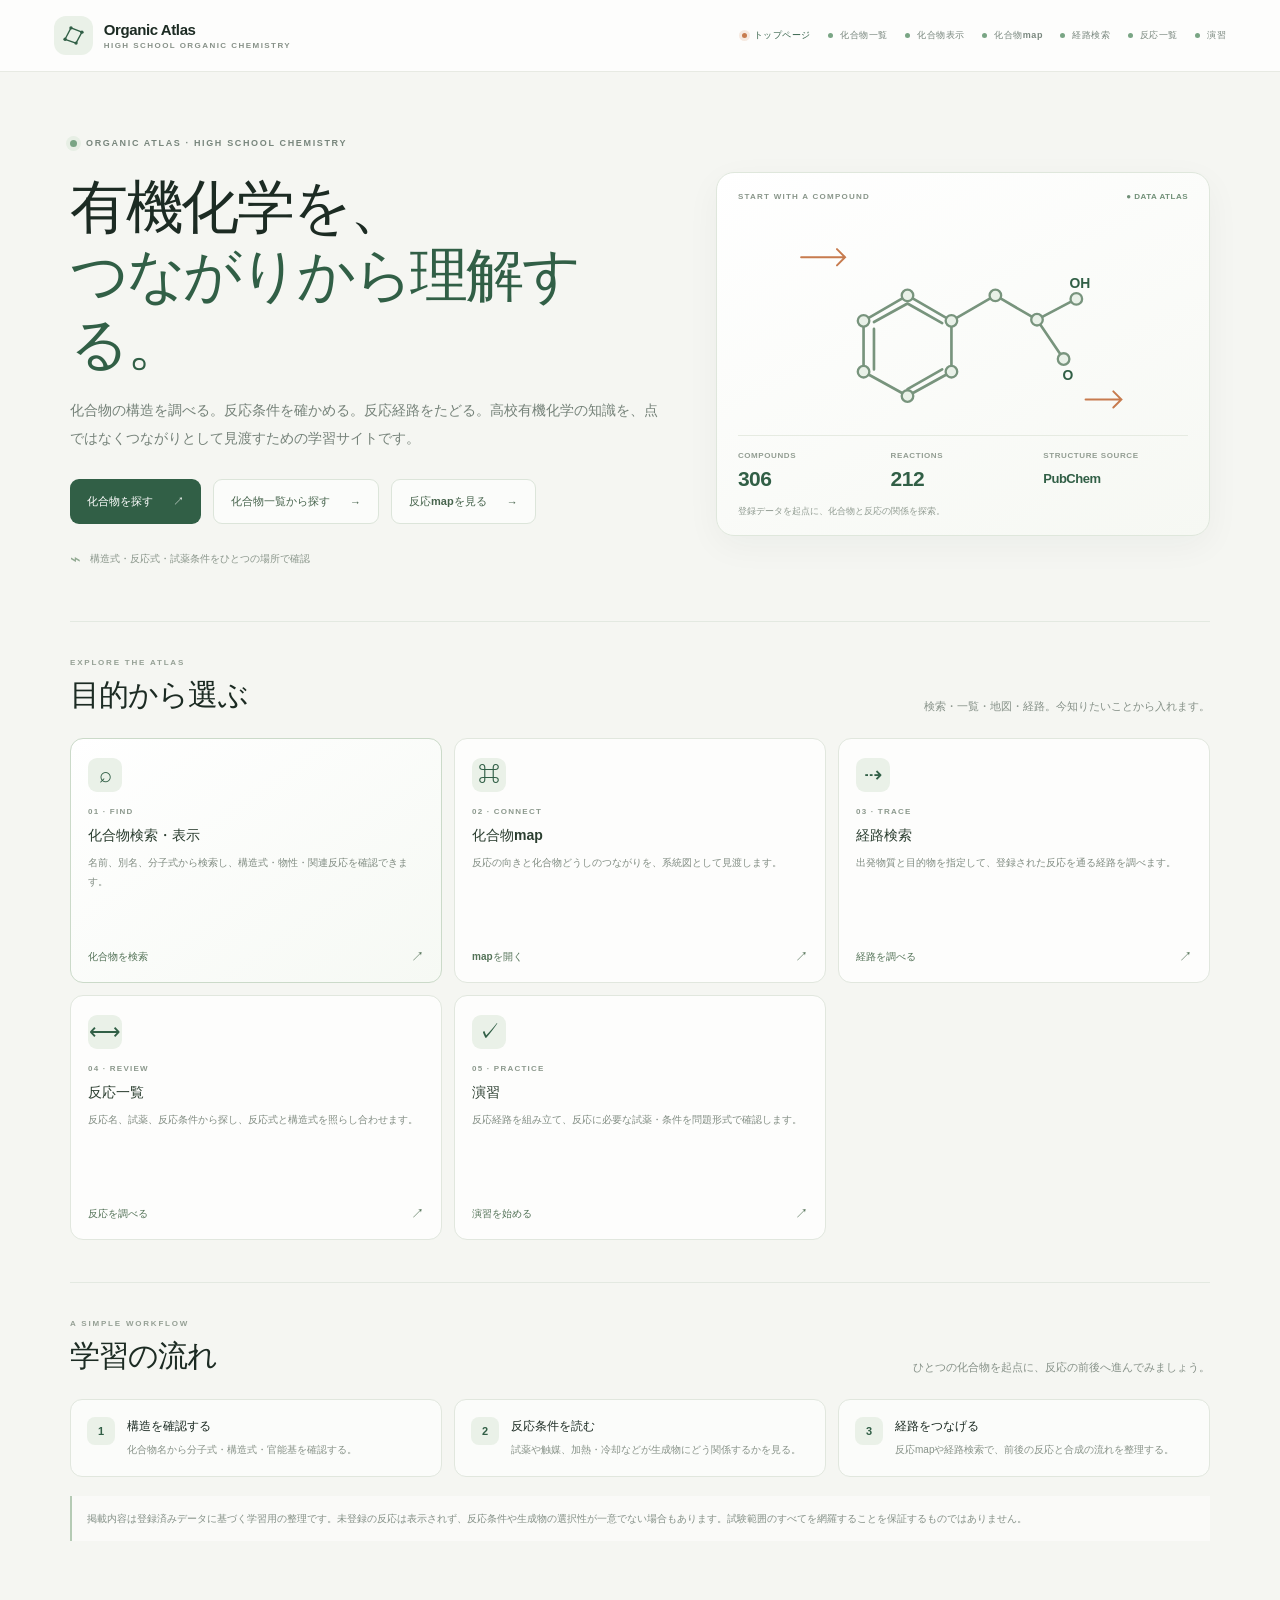
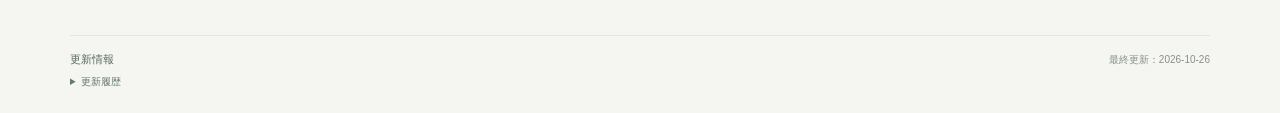
==== commit 4b186cf8: "Clarify compound search and separate library entry point" ====
--- a/index.html
+++ b/index.html
@@ -36,7 +36,7 @@
       <p class="home-lead">化合物の構造を調べる。反応条件を確かめる。反応経路をたどる。高校有機化学の知識を、点ではなくつながりとして見渡すための学習サイトです。</p>
       <div class="home-hero-actions">
         <a class="home-primary-action" href="compounds.html#search-container">化合物を探す <span aria-hidden="true">↗</span></a>
-        <a class="home-secondary-action" href="map.html">反応mapを見る <span aria-hidden="true">→</span></a>
+        <a class="home-secondary-action" href="compounds-list.html">化合物一覧から探す <span aria-hidden="true">→</span></a><a class="home-secondary-action" href="map.html">反応mapを見る <span aria-hidden="true">→</span></a>
       </div>
       <div class="home-trust-note"><span aria-hidden="true">⌁</span> 構造式・反応式・試薬条件をひとつの場所で確認</div>
     </div>
@@ -78,7 +78,7 @@
     <div class="home-tool-grid">
       <a class="home-tool-card home-tool-featured" href="compounds.html#search-container">
         <span class="home-tool-icon" aria-hidden="true">⌕</span><span class="home-tool-index">01 · FIND</span>
-        <h3>化合物検索・一覧</h3><p>名前、別名、分子式、分類から探す。構造式、物性、関連反応まで確認できます。</p><span class="home-tool-link">化合物を探す <b aria-hidden="true">↗</b></span>
+        <h3>化合物検索・表示</h3><p>名前、別名、分子式から検索し、構造式・物性・関連反応を確認できます。</p><span class="home-tool-link">化合物を検索 <b aria-hidden="true">↗</b></span>
       </a>
       <a class="home-tool-card" href="map.html">
         <span class="home-tool-icon" aria-hidden="true">⌘</span><span class="home-tool-index">02 · CONNECT</span>
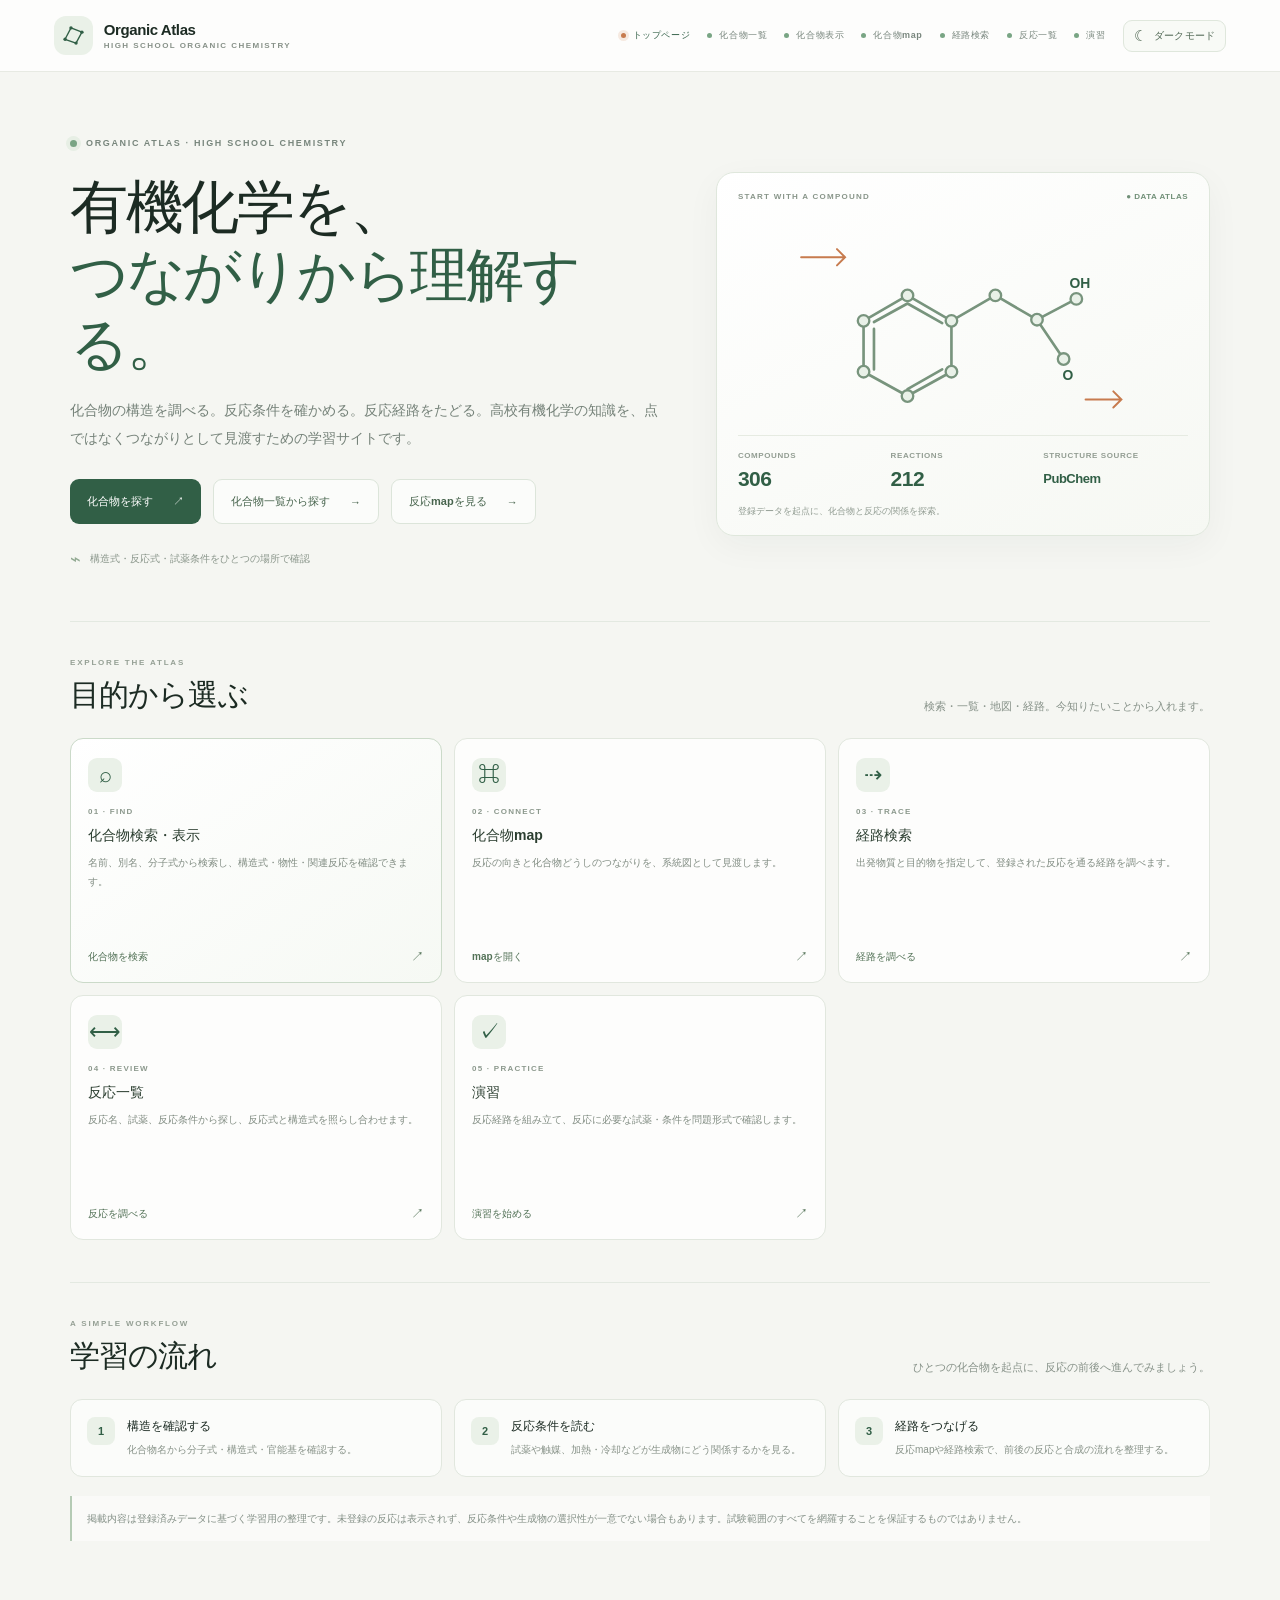
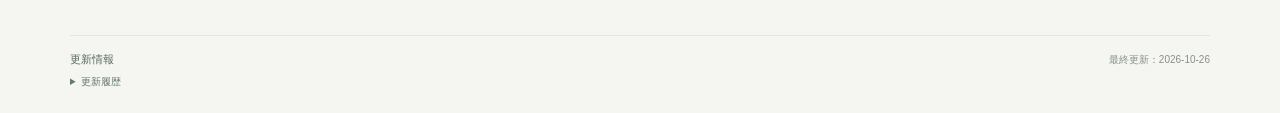
==== commit 05b475fc: "Add persistent site-wide dark mode toggle" ====
--- a/index.html
+++ b/index.html
@@ -4,13 +4,16 @@
 <meta charset="utf-8">
 <meta name="viewport" content="width=device-width, initial-scale=1">
 <meta name="theme-color" content="#f5f6f2">
+<script id="data-theme-bootstrap">(function(){try{var t=localStorage.getItem("organic-atlas-theme");if(t==="dark"||(t!=="light"&&window.matchMedia&&window.matchMedia("(prefers-color-scheme: dark)").matches))document.documentElement.dataset.theme="dark";}catch(e){}})();</script>
 <meta name="description" content="高校有機化学の化合物、反応条件、構造式、反応経路を横断して学べる Organic Atlas。">
 <title>Organic Atlas — 高校有機化学を、つながりから理解する</title>
 <link rel="stylesheet" href="styles.css?v=20261026-navigation1">
 <link rel="stylesheet" href="home.css?v=20261026-atlas-v2">
 <link rel="stylesheet" href="site-nav.css?v=20261026-navigation1">
-<script src="chemistry-data.js?v=20261026-large3" defer></script>
-<script src="home.js?v=20261026-large3" defer></script>
+<script src="chemistry-data.js?v=20261026-large4" defer></script>
+<script src="home.js?v=20261026-large4" defer></script>
+<link rel="stylesheet" href="dark-mode.css?v=20261026-dark1">
+<script src="theme.js?v=20261026-dark1" defer></script>
 </head>
 <body>
 <header class="site-header">
@@ -26,6 +29,7 @@
     <a class="header-label" href="route.html"><span class="header-dot" aria-hidden="true"></span>経路検索</a>
     <a class="header-label" href="reactions.html"><span class="header-dot" aria-hidden="true"></span>反応一覧</a>
     <a class="header-label" href="exercise.html"><span class="header-dot" aria-hidden="true"></span>演習</a>
+      <button type="button" class="theme-toggle" id="theme-toggle" aria-pressed="false" aria-label="ダークモードに切り替え"><span class="theme-toggle-icon" aria-hidden="true">☾</span><span class="theme-toggle-label">ダークモード</span></button>
   </nav>
 </header>
 <main class="home-page">
--- a/dark-mode.css
+++ b/dark-mode.css
@@ -0,0 +1,104 @@
+/* Organic Atlas shared dark theme */
+html[data-theme="dark"]{
+ color-scheme:dark;
+ --ink:#e3ece3;--muted:#a4b2a5;--line:#39483c;--paper:#111914;--panel:#1d2921;
+ --green:#91bd95;--green-soft:#263b2a;--orange:#e5a174;
+ --shadow:0 12px 34px rgba(0,0,0,.22);
+}
+html[data-theme="dark"],html[data-theme="dark"] body{background:#111914!important;color:#e0e9e0!important}
+html[data-theme="dark"] body{background-image:none!important}
+html[data-theme="dark"] .site-header{background:rgba(23,33,26,.96)!important;border-bottom-color:#334136!important}
+html[data-theme="dark"] .brand-symbol,.dark-mode .brand-symbol{background:#2a3b2d!important;color:#a7d0aa!important}
+html[data-theme="dark"] .brand-wordmark strong{color:#edf4ec!important}
+html[data-theme="dark"] .brand-wordmark span,html[data-theme="dark"] .header-label{color:#a2b0a3!important}
+html[data-theme="dark"] .site-nav .header-label[aria-current="page"],html[data-theme="dark"] .site-nav .header-label:hover{color:#bbdfbd!important}
+html[data-theme="dark"] .site-nav .header-label[aria-current="page"] .header-dot{box-shadow:0 0 0 3px #3a3027!important}
+html[data-theme="dark"] h1,html[data-theme="dark"] h2,html[data-theme="dark"] h3,html[data-theme="dark"] h4{color:#e7efe6}
+html[data-theme="dark"] p,html[data-theme="dark"] li{color:#b6c3b7}
+html[data-theme="dark"] a{color:#a8cdaa}
+html[data-theme="dark"] a:hover{color:#c4e5c4}
+html[data-theme="dark"] :is(input,select,textarea){background-color:#17221a!important;color:#e3ece3!important;border-color:#465749!important}
+html[data-theme="dark"] :is(input,select,textarea)::placeholder{color:#849587!important}
+html[data-theme="dark"] :is(input,select,textarea):focus{outline-color:#507b55!important;box-shadow:0 0 0 3px rgba(121,171,125,.17)!important}
+html[data-theme="dark"] :is(button,.button,.search-submit,.route-search-submit,.exercise-next-button){color:#e9f2e8}
+html[data-theme="dark"] button:focus-visible,html[data-theme="dark"] a:focus-visible{outline-color:#a4d5a7!important}
+html[data-theme="dark"] .theme-toggle{display:inline-flex;align-items:center;justify-content:center;gap:7px;min-height:32px;padding:7px 10px;border:1px solid #465749;border-radius:9px;background:#26372a;color:#dcebdd;font:inherit;font-size:10px;font-weight:850;letter-spacing:.2px;white-space:nowrap;cursor:pointer}
+html[data-theme="dark"] .theme-toggle:hover{background:#314b35;border-color:#638768}
+html[data-theme="dark"] .theme-toggle-icon{font-size:15px;line-height:1}
+html[data-theme="light"] .theme-toggle,html:not([data-theme="dark"]) .theme-toggle{display:inline-flex;align-items:center;justify-content:center;gap:7px;min-height:32px;padding:7px 10px;border:1px solid #dfe7dc;border-radius:9px;background:#f8faf6;color:#4d6551;font:inherit;font-size:10px;font-weight:850;letter-spacing:.2px;white-space:nowrap;cursor:pointer}
+html:not([data-theme="dark"]) .theme-toggle:hover{background:#edf4eb;border-color:#b8cdb6}
+.theme-toggle-icon{font-size:15px;line-height:1}
+.theme-toggle-label{font-size:10px}
+@media(max-width:620px){.theme-toggle{min-height:28px!important;padding:5px 8px!important;font-size:9px!important;gap:5px!important}.theme-toggle-label{font-size:9px}}
+/* Common raised panels */
+html[data-theme="dark"] :is(.structure-panel,.identity-panel,.search-bar,.reaction-card,.no-reactions,.empty-compound,.route-search-panel,.route-reaction-card,.route-options,.route-reaction-dialog,.reaction-dialog,.exercise-workspace,.exercise-answer-details,.reaction-library-controls,.list-controls,.compound-list-card,.compound-list-row,.reaction-record,.map-tools,.map-count,.single-center-compound,.single-reaction-arrow,.single-overflow-link,.map-area-panel,.route-results-badge,.exercise-endpoint,.exercise-option,.exercise-score,.reaction-detail-grid>div){
+ background-color:#1b271e!important;border-color:#3b4b3e!important;color:#dce7dc!important;box-shadow:0 10px 28px rgba(0,0,0,.14)
+}
+html[data-theme="dark"] :is(.compound-list-row:nth-child(even),.reaction-record:nth-child(even)){background:#202d23!important}
+html[data-theme="dark"] :is(.reaction-card:hover,.compound-list-card:hover,.compound-list-row:hover,.reaction-record:hover){background-color:#27392b!important;border-color:#5a7a5d!important}
+html[data-theme="dark"] :is(.compound-thumb,.reaction-structure,.reaction-structure-thumb,.route-stage-structure,.main-structure){background:#f8faf7!important;border-color:#dfe7dc!important;color:#405246!important}
+html[data-theme="dark"] :is(.compound-thumb .structure-loading,.compound-thumb .structure-error,.reaction-structure-thumb .structure-loading,.reaction-structure-thumb .structure-error){color:#637267!important}
+html[data-theme="dark"] :is(.compound-card-name,.compound-row-name,.reaction-compound-name,.reaction-record-compound-name,.single-center-compound h2,.route-options-header h3,.exercise-question h2,.exercise-endpoint strong,.route-stage-name){color:#e2eee1!important}
+html[data-theme="dark"] :is(.compound-card-formula,.compound-row-formula,.compound-row-family,.compound-card-description,.compound-card-weight,.compound-row-weight,.reaction-compound-formula,.reaction-meta-field p,.reaction-meta-field strong,.reaction-record-formula,.route-results-head p,.route-reaction-title,.route-reaction-route,.route-reaction-condition-value,.exercise-question-prompt,.exercise-guide-grid p,.home-lead,.home-step p,.home-tool-card p,.home-section-heading>p){color:#adbdaf!important}
+html[data-theme="dark"] :is(.list-page-heading p,.compound-explorer-intro p,.section-eyebrow,.site-update-footer,.site-update-heading strong,.site-update-history summary,.site-update-history time,.list-page-foot,.list-status,.list-count,.sort-row label,.family-filter-field label,.reaction-library-heading p,.reaction-library-status,.reaction-library-count,.exercise-progress-note,.exercise-intro p,.map-heading p,.map-search-wrap label,.map-search-status,.map-hint,.route-intro p,.route-input-field label,.route-search-status,.route-examples>span,.route-results-head p,.route-direction-note,.route-stage-meta,.route-reaction-kicker,.route-reaction-condition-label,.route-dialog-note,.route-dialog-label,.route-options-header p){color:#9cab9d!important}
+html[data-theme="dark"] :is(.search-bar,.route-input-field input,#list-search,#list-major-filter,#list-family-filter,#list-sort,#reaction-search,#reaction-kind-filter,#map-search){background:#151f18!important;border-color:#3f5142!important;color:#e1ebe1!important}
+html[data-theme="dark"] :is(.clear-search,.dialog-icon-close,.route-dialog-close){color:#c2d0c3!important}
+html[data-theme="dark"] :is(.clear-search:hover,.dialog-icon-close:hover,.route-dialog-close:hover){background:#2b3b2d!important}
+html[data-theme="dark"] :is(.search-submit,.route-search-submit,.exercise-next-button){background:#426d49!important;border-color:#426d49!important;color:#fff!important}
+html[data-theme="dark"] :is(.search-submit:hover,.route-search-submit:hover,.exercise-next-button:hover:not(:disabled)){background:#528357!important}
+html[data-theme="dark"] :is(.compound-family,.compound-family-tag,.route-option-shortest){background:#2b432e!important;color:#b9dfba!important}
+html[data-theme="dark"] :is(.reaction-arrow,.route-direction-symbol,.route-option-number,.exercise-mode-number,.home-tool-icon,.home-step>span,.exercise-option-letter,.route-empty-icon){background:#2b3f2d!important;color:#b8dbb7!important}
+html[data-theme="dark"] :is(.identity-rule,.page-foot,.list-page-foot,.site-update-footer,.structure-foot,.route-timeline::before){border-color:#3a493d!important;background-color:transparent}
+html[data-theme="dark"] .no-reactions{background:#1b271e!important}
+html[data-theme="dark"] .starter-strip button{background:#1a261d!important;border-color:#3b4b3e!important;color:#b2c3b3!important}
+html[data-theme="dark"] .starter-strip button:hover{background:#2b3e2d!important;color:#e1eee1!important}
+html[data-theme="dark"] :is(.home-hero h1,.home-tool-card h3,.home-tool-index,.home-tool-link,.home-eyebrow,.home-trust-note,.home-aside-caption,.home-aside-top,.home-live-mark,.home-hero-aside-bottom span,.home-hero-aside-bottom strong){color:#c1d0c2!important}
+html[data-theme="dark"] :is(.home-hero h1 span,.home-tool-link){color:#a9d1ad!important}
+html[data-theme="dark"] :is(.home-hero-aside,.home-tool-card,.home-step,.home-data-caveat,.home-secondary-action,.exercise-guide-grid article){background:#1b271e!important;border-color:#3b4b3e!important}
+html[data-theme="dark"] .home-tool-featured{background:linear-gradient(145deg,#1b2a1e,#202e22)!important}
+html[data-theme="dark"] .route-stage{background:#202b22!important;border-color:#3c4a3e!important}
+html[data-theme="dark"] .route-stage:nth-of-type(4n+3){background:#1b271e!important}
+html[data-theme="dark"] .route-stage-side{background:rgba(10,18,12,.18)!important;border-left-color:#3b4a3d!important}
+html[data-theme="dark"] :is(.route-stage-role,.route-reaction-open,.route-options-choice-hint,.route-option){background:#202e23!important;border-color:#435744!important;color:#c5d7c5!important}
+html[data-theme="dark"] .route-option.is-selected{background:#2a442d!important;border-color:#81b186!important}
+html[data-theme="dark"] .route-option.is-selected .route-option-path{color:#d0e6cf!important}
+html[data-theme="dark"] .route-dialog-equation-panel,html[data-theme="dark"] .exercise-equation-preview{background:#17231a!important;border-color:#3c4d3d!important;color:#c7e0c8!important}
+html[data-theme="dark"] .route-dialog-condition{background:#3a2c21!important;color:#ecc09e!important}
+html[data-theme="dark"] .route-dialog-path{color:#a7d6ab!important}
+html[data-theme="dark"] .route-dialog-links a{background:#1e2b21!important;border-color:#3b4e3c!important;color:#bcdfbc!important}
+html[data-theme="dark"] .route-empty-state{background:#1a251c!important;border-color:#4a5a4b!important}
+html[data-theme="dark"] .exercise-mode-bar{background:#202c22!important;border-bottom-color:#3c4a3d!important}
+html[data-theme="dark"] .exercise-mode{color:#b3c2b4!important;border-right-color:#3c4a3d!important}
+html[data-theme="dark"] .exercise-mode:hover{background:#293b2b!important}
+html[data-theme="dark"] .exercise-mode.is-active{background:#19271c!important;color:#b9ddb9!important;box-shadow:inset 0 -3px #8dbd91!important}
+html[data-theme="dark"] .exercise-question h2{color:#e0eae0!important}
+html[data-theme="dark"] .exercise-option{background:#1a261d!important;color:#d5e2d5!important}
+html[data-theme="dark"] .exercise-option:hover:not(:disabled){background:#243829!important}
+html[data-theme="dark"] .exercise-option.is-correct{background:#203e27!important;border-color:#5e9968!important}
+html[data-theme="dark"] .exercise-option.is-wrong{background:#3a2923!important;border-color:#a66e57!important}
+html[data-theme="dark"] .exercise-feedback{background:#203927!important;color:#bfe0c1!important}
+html[data-theme="dark"] .exercise-feedback.is-wrong{background:#3d2a23!important;color:#f1c1a8!important}
+html[data-theme="dark"] .exercise-answer-details{background:#19251c!important;border-color:#3d4b3e!important}
+html[data-theme="dark"] .exercise-guide-grid h3{color:#ceddce!important}
+html[data-theme="dark"] :is(.reaction-record-arrow,.reaction-meta-field strong,.reaction-detail-grid strong,.reaction-detail-grid p,.reaction-equation){color:#d7e5d7!important}
+html[data-theme="dark"] .reaction-dialog::backdrop,html[data-theme="dark"] .route-reaction-dialog::backdrop{background:rgba(0,0,0,.68)!important}
+html[data-theme="dark"] .reaction-dialog-footer{border-top-color:#3b4b3e!important}
+html[data-theme="dark"] .reaction-dialog-header{border-bottom-color:#3b4b3e!important}
+html[data-theme="dark"] .reaction-dialog-title,html[data-theme="dark"] .reaction-dialog-head h2{color:#e5eee4!important}
+html[data-theme="dark"] .map-count{background:#1b271e!important;color:#b9d8b9!important}
+html[data-theme="dark"] .single-compound-viewport{background:linear-gradient(145deg,#18241b,#202f23)!important;border-color:#3a4d3b!important}
+html[data-theme="dark"] .single-center-compound p,html[data-theme="dark"] .single-center-family,html[data-theme="dark"] .arrow-neighbor-name,html[data-theme="dark"] .single-overflow h3{color:#aebfae!important}
+html[data-theme="dark"] .single-center-compound a{color:#add5ae!important}
+html[data-theme="dark"] .single-reaction-arrow{background:#1a271d!important;border-color:#3d5140!important;color:#dbe8dc!important}
+html[data-theme="dark"] .single-reaction-arrow.incoming{background:#30291e!important;border-color:#6c583a!important}
+html[data-theme="dark"] .single-reaction-arrow.outgoing{background:#1d3021!important;border-color:#3f6645!important}
+html[data-theme="dark"] .single-empty-slot{border-color:#344436!important}
+html[data-theme="dark"] .single-overflow{border-top-color:#3d4d3f!important}
+html[data-theme="dark"] .single-overflow-link{background:#1c2a20!important;border-color:#3e5140!important;color:#d7e5d7!important}
+html[data-theme="dark"] .map-area-tab{background:#1b271e!important;border-color:#3b4b3e!important;color:#c5d5c6!important}
+html[data-theme="dark"] .map-area-tab[aria-pressed="true"]{background:#3a6340!important;color:#fff!important}
+html[data-theme="dark"] .map-area-panel h2{color:#d9e6d9!important}
+html[data-theme="dark"] .site-update-heading strong{color:#c7d6c8!important}
+html[data-theme="dark"] .site-update-history summary{color:#b5c9b6!important}
+html[data-theme="dark"] .site-update-history time{color:#9bc49e!important}
+html[data-theme="dark"] .route-reaction-open:hover{background:#314b33!important}
